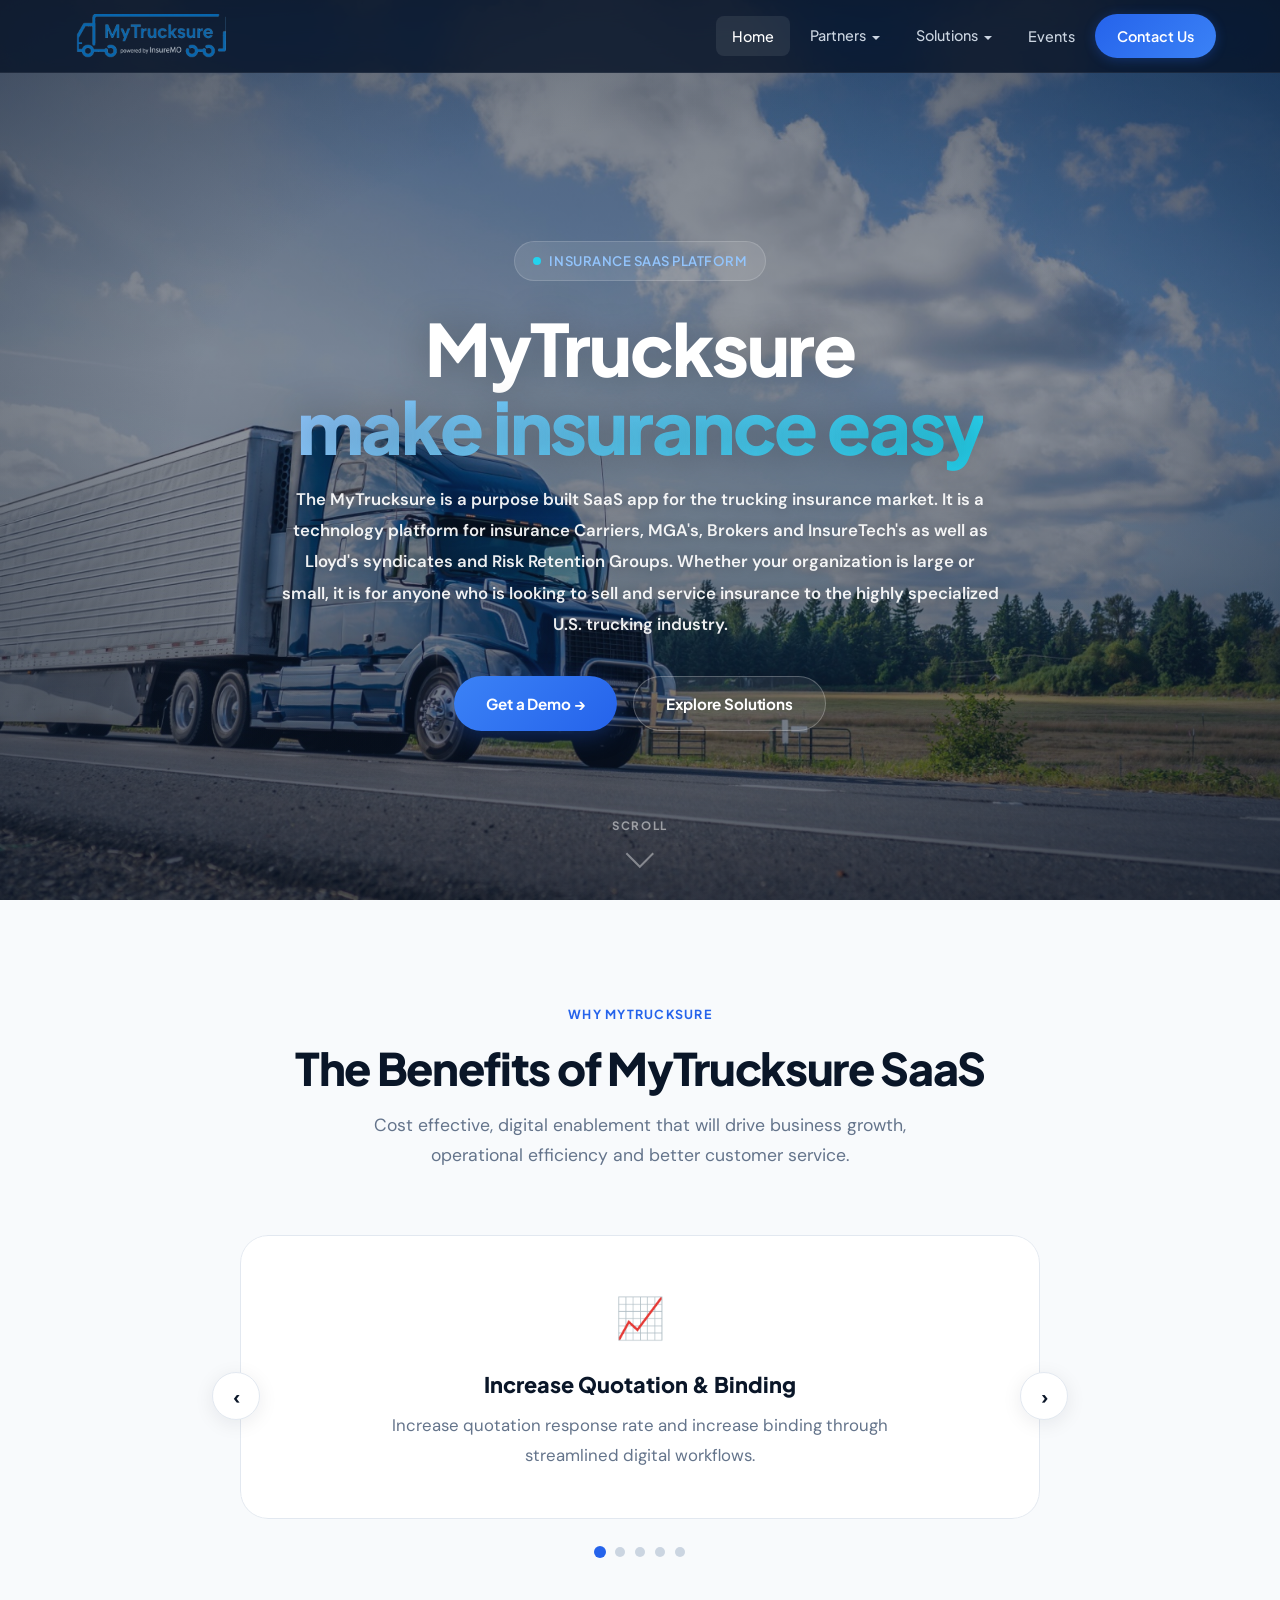
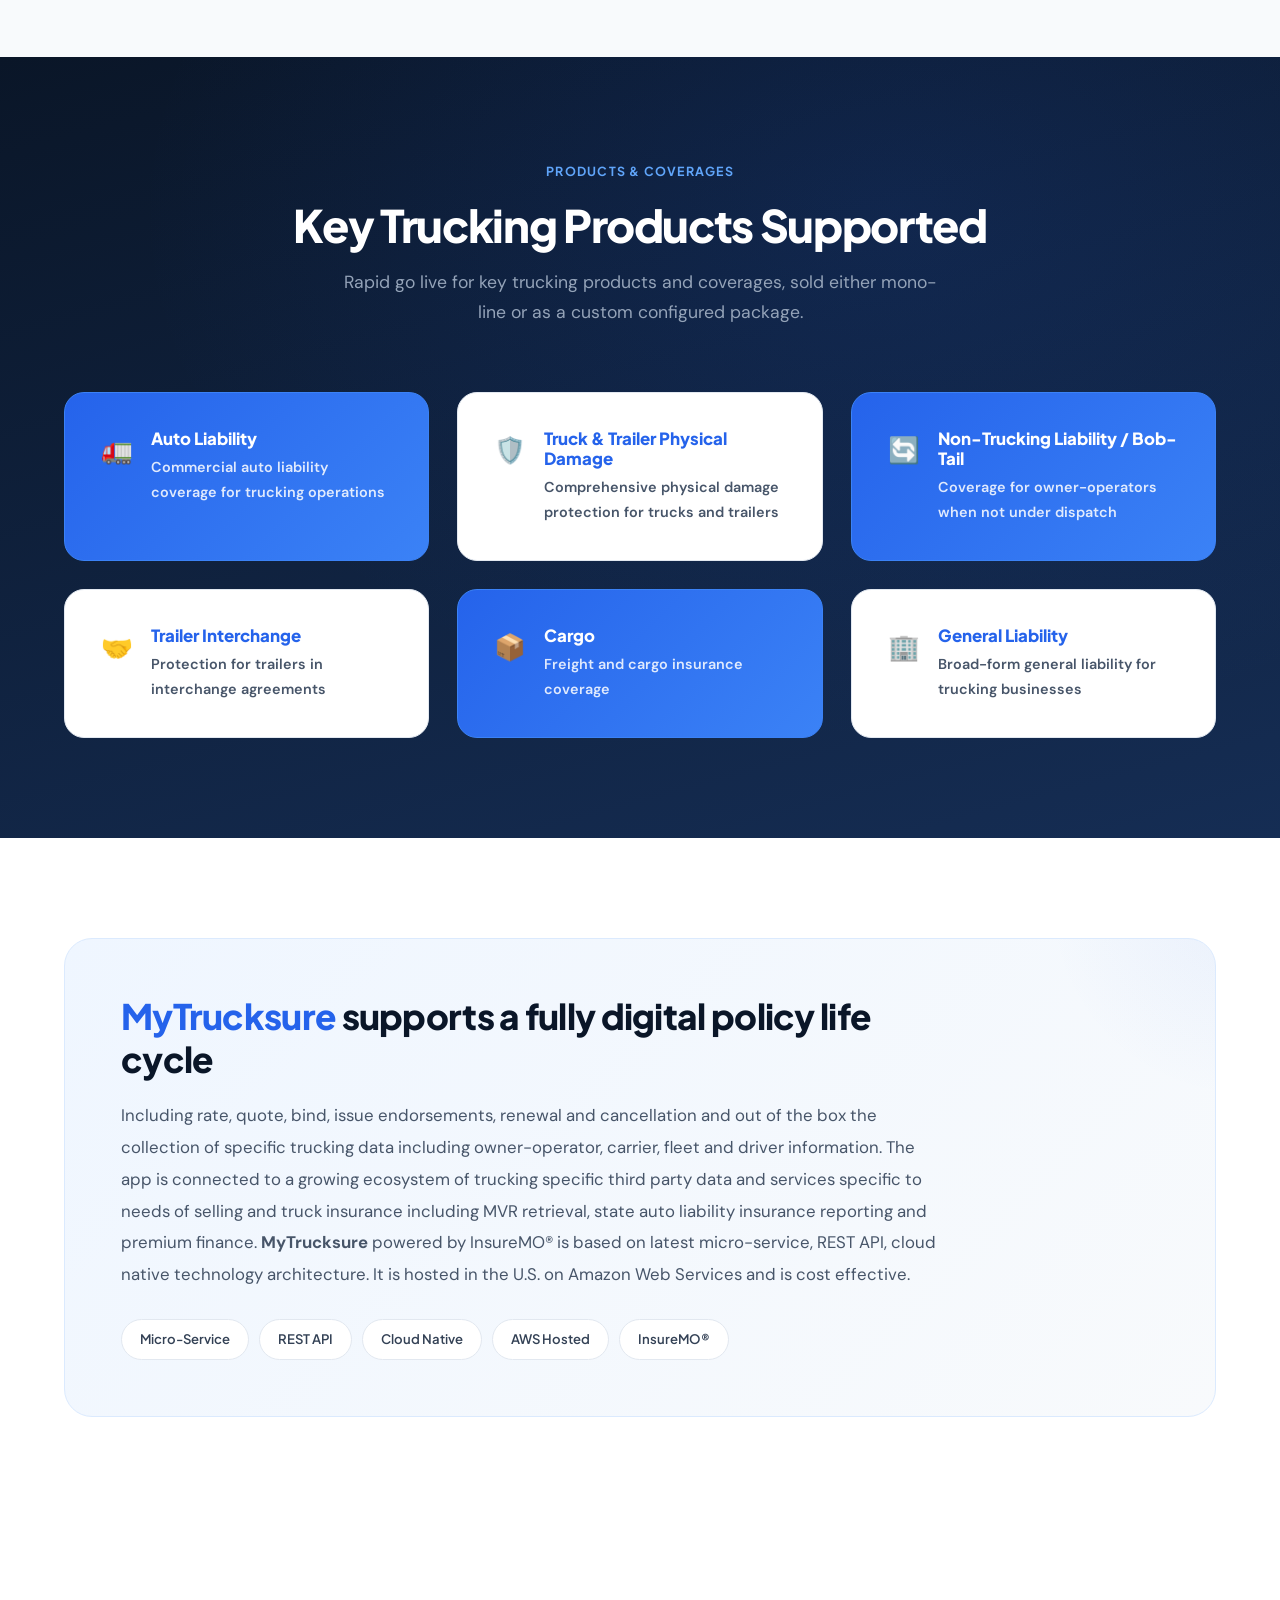
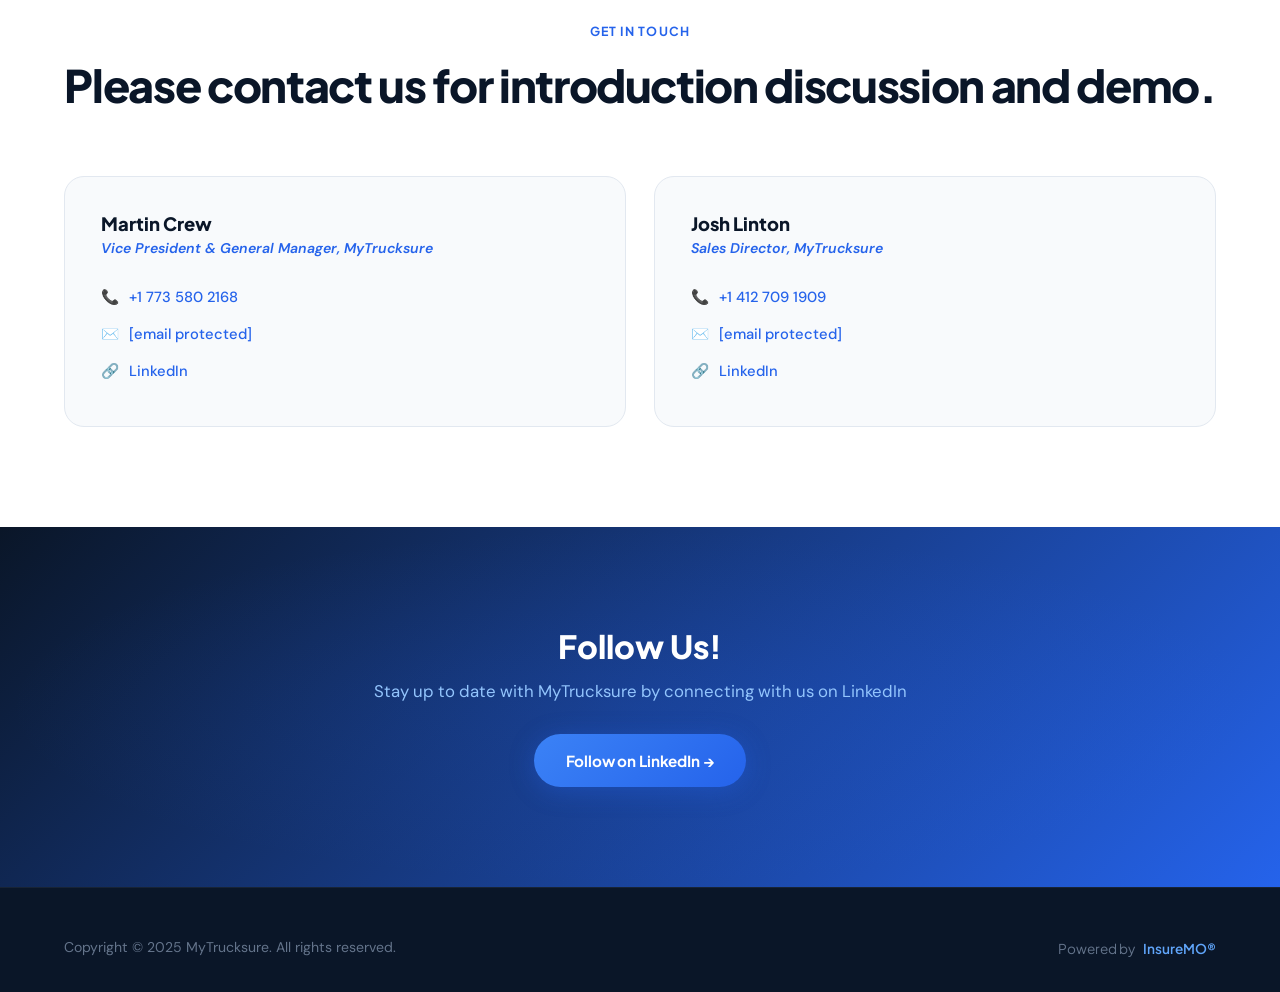
==== index.html @ 6f937af2 "Rename 0317 First Draft.html to index.html" ====
<!DOCTYPE html>
<html lang="en">
<head>
<meta charset="UTF-8">
<meta name="viewport" content="width=device-width, initial-scale=1.0">
<title>MyTrucksure - Insurance SaaS Solution</title>
<meta name="description" content="MyTrucksure is a purpose built SaaS app for the trucking insurance market. Technology platform for insurance Carriers, MGA's, Brokers and InsureTech's.">
<link rel="preconnect" href="https://fonts.googleapis.com">
<link rel="preconnect" href="https://fonts.gstatic.com" crossorigin>
<link href="https://fonts.googleapis.com/css2?family=Plus+Jakarta+Sans:wght@400;500;600;700;800&family=DM+Sans:wght@400;500;600&display=swap" rel="stylesheet">
<style>
/* ═══════════════ CSS VARIABLES ═══════════════ */
:root {
  --navy-900: #0a1628;
  --navy-800: #0f2140;
  --navy-700: #152d54;
  --navy-600: #1a3a6a;
  --blue-500: #2563eb;
  --blue-400: #3b82f6;
  --blue-300: #60a5fa;
  --blue-200: #93c5fd;
  --blue-100: #dbeafe;
  --blue-50: #eff6ff;
  --electric: #4f8fff;
  --cyan: #22d3ee;
  --slate-900: #0f172a;
  --slate-700: #334155;
  --slate-600: #475569;
  --slate-500: #64748b;
  --slate-400: #94a3b8;
  --slate-300: #cbd5e1;
  --slate-200: #e2e8f0;
  --slate-100: #f1f5f9;
  --slate-50: #f8fafc;
  --white: #ffffff;
  --font-display: 'Plus Jakarta Sans', sans-serif;
  --font-body: 'DM Sans', sans-serif;
  --shadow-sm: 0 1px 3px rgba(10,22,40,0.06);
  --shadow-md: 0 4px 20px rgba(10,22,40,0.08);
  --shadow-lg: 0 8px 40px rgba(10,22,40,0.12);
  --shadow-xl: 0 20px 60px rgba(10,22,40,0.16);
  --shadow-glow: 0 0 40px rgba(37,99,235,0.15);
  --radius-sm: 8px;
  --radius-md: 12px;
  --radius-lg: 20px;
  --radius-xl: 28px;
}

/* ═══════════════ RESET & BASE ═══════════════ */
*, *::before, *::after { margin: 0; padding: 0; box-sizing: border-box; }
html { scroll-behavior: smooth; }
body {
  font-family: var(--font-body);
  color: var(--slate-700);
  background: var(--white);
  line-height: 1.7;
  -webkit-font-smoothing: antialiased;
  overflow-x: hidden;
}
a { color: inherit; text-decoration: none; }
img { max-width: 100%; display: block; }
h1,h2,h3,h4,h5,h6 { font-family: var(--font-display); line-height: 1.2; }

/* ═══════════════ UTILITY ═══════════════ */
.container { max-width: 1200px; margin: 0 auto; padding: 0 24px; }
.section-pad { padding: 100px 0; }
.sr-only { position:absolute;width:1px;height:1px;overflow:hidden;clip:rect(0,0,0,0); }

/* ═══════════════ ANIMATIONS ═══════════════ */
@keyframes fadeUp {
  from { opacity: 0; transform: translateY(32px); }
  to { opacity: 1; transform: translateY(0); }
}
@keyframes fadeIn {
  from { opacity: 0; }
  to { opacity: 1; }
}
@keyframes slideRight {
  from { opacity: 0; transform: translateX(-40px); }
  to { opacity: 1; transform: translateX(0); }
}
@keyframes pulse-glow {
  0%, 100% { box-shadow: 0 0 20px rgba(37,99,235,0.2); }
  50% { box-shadow: 0 0 40px rgba(37,99,235,0.4); }
}
@keyframes float {
  0%, 100% { transform: translateY(0); }
  50% { transform: translateY(-12px); }
}
@keyframes grain {
  0%, 100% { transform: translate(0,0); }
  10% { transform: translate(-5%,-10%); }
  30% { transform: translate(3%,-15%); }
  50% { transform: translate(12%,9%); }
  70% { transform: translate(9%,4%); }
  90% { transform: translate(-1%,7%); }
}
@keyframes shimmer {
  0% { background-position: -200% 0; }
  100% { background-position: 200% 0; }
}
@keyframes countUp {
  from { opacity: 0; transform: translateY(10px); }
  to { opacity: 1; transform: translateY(0); }
}
.reveal {
  opacity: 0;
  transform: translateY(32px);
  transition: opacity 0.7s cubic-bezier(0.16,1,0.3,1), transform 0.7s cubic-bezier(0.16,1,0.3,1);
}
.reveal.visible {
  opacity: 1;
  transform: translateY(0);
}

/* ═══════════════ NAVBAR ═══════════════ */
.navbar {
  position: fixed; top: 0; left: 0; right: 0; z-index: 1000;
  background: rgba(10,22,40,0.85);
  backdrop-filter: blur(20px) saturate(180%);
  -webkit-backdrop-filter: blur(20px) saturate(180%);
  border-bottom: 1px solid rgba(255,255,255,0.06);
  transition: background 0.3s, box-shadow 0.3s;
}
.navbar.scrolled {
  background: rgba(10,22,40,0.95);
  box-shadow: 0 4px 30px rgba(0,0,0,0.2);
}
.nav-inner {
  max-width: 1200px; margin: 0 auto; padding: 0 24px;
  display: flex; align-items: center; justify-content: space-between;
  height: 72px;
}
.nav-logo {
  display: flex; align-items: center; gap: 10px;
  font-family: var(--font-display); font-weight: 800;
  font-size: 1.25rem; color: var(--white);
  letter-spacing: -0.02em; cursor: pointer;
}
.nav-logo img { height: 44px; width: auto; border-radius: 0; image-rendering: -webkit-optimize-contrast; }
.nav-links { display: flex; align-items: center; gap: 4px; }
.nav-link {
  color: var(--slate-300); font-size: 0.9rem; font-weight: 500;
  padding: 8px 16px; border-radius: var(--radius-sm);
  transition: color 0.2s, background 0.2s;
  cursor: pointer; position: relative;
  font-family: var(--font-display);
}
.nav-link:hover, .nav-link.active { color: var(--white); background: rgba(255,255,255,0.08); }
.nav-dropdown { position: relative; }
.nav-dropdown .nav-link::after {
  content: ''; display: inline-block; width: 0; height: 0;
  border-left: 4px solid transparent; border-right: 4px solid transparent;
  border-top: 4px solid currentColor; margin-left: 6px; vertical-align: middle;
  transition: transform 0.2s;
}
.nav-dropdown:hover .nav-link::after { transform: rotate(180deg); }
.dropdown-menu {
  position: absolute; top: calc(100% + 8px); left: 0;
  background: var(--navy-800); border: 1px solid rgba(255,255,255,0.08);
  border-radius: var(--radius-md); padding: 8px;
  min-width: 220px; opacity: 0; visibility: hidden;
  transform: translateY(-8px);
  transition: all 0.25s cubic-bezier(0.16,1,0.3,1);
  box-shadow: 0 16px 48px rgba(0,0,0,0.3);
}
.nav-dropdown:hover .dropdown-menu { opacity: 1; visibility: visible; transform: translateY(0); }
.dropdown-item {
  display: block; padding: 10px 14px; border-radius: var(--radius-sm);
  color: var(--slate-300); font-size: 0.88rem; font-weight: 500;
  transition: all 0.15s; font-family: var(--font-display); cursor: pointer;
}
.dropdown-item:hover { background: rgba(255,255,255,0.06); color: var(--white); }
.nav-cta {
  background: linear-gradient(135deg, var(--blue-500), var(--blue-400));
  color: var(--white) !important; padding: 10px 22px !important;
  border-radius: 100px !important; font-weight: 600 !important;
  box-shadow: 0 2px 12px rgba(37,99,235,0.3);
  transition: transform 0.2s, box-shadow 0.2s !important;
}
.nav-cta:hover { transform: translateY(-1px); box-shadow: 0 4px 20px rgba(37,99,235,0.4); background: linear-gradient(135deg, var(--blue-500), var(--blue-400)) !important; }
.hamburger { display: none; flex-direction: column; gap: 5px; cursor: pointer; padding: 8px; background: none; border: none; }
.hamburger span { display: block; width: 24px; height: 2px; background: var(--white); border-radius: 2px; transition: all 0.3s; }
.hamburger.open span:nth-child(1) { transform: rotate(45deg) translate(5px,5px); }
.hamburger.open span:nth-child(2) { opacity: 0; }
.hamburger.open span:nth-child(3) { transform: rotate(-45deg) translate(5px,-5px); }

/* ═══════════════ PAGE SECTIONS ═══════════════ */
.page { display: none; }
.page.active { display: block; }

/* ═══════════════ HERO — FULL-SCREEN BACKGROUND ═══════════════ */
.hero {
  position: relative; min-height: 100vh; display: flex; align-items: center;
  justify-content: center; text-align: center;
  overflow: hidden; padding-top: 72px;
}
/* Truck background image — covers entire viewport */
.hero-bg {
  position: absolute; inset: 0; z-index: 0;
  background-image: url('[data-uri]');
  background-size: cover; background-position: center center;
  background-repeat: no-repeat;
  transition: opacity 0.6s ease;
}
/* Dark overlay for text readability */
.hero-bg::after {
  content: ''; position: absolute; inset: 0;
  background: linear-gradient(
    180deg,
    rgba(10,22,40,0.55) 0%,
    rgba(10,22,40,0.45) 40%,
    rgba(10,22,40,0.65) 100%
  );
}
/* Subtle vignette */
.hero-bg::before {
  content: ''; position: absolute; inset: 0; z-index: 1;
  background: radial-gradient(ellipse at center, transparent 50%, rgba(10,22,40,0.4) 100%);
}

.hero-content {
  position: relative; z-index: 2; max-width: 760px;
  animation: fadeUp 1s cubic-bezier(0.16,1,0.3,1) 0.2s both;
}
.hero-badge {
  display: inline-flex; align-items: center; gap: 8px;
  background: rgba(255,255,255,0.1); border: 1px solid rgba(255,255,255,0.15);
  padding: 8px 18px; border-radius: 100px; font-size: 0.82rem;
  color: var(--blue-200); font-weight: 600; margin-bottom: 28px;
  font-family: var(--font-display); letter-spacing: 0.04em; text-transform: uppercase;
  backdrop-filter: blur(12px);
}
.hero-badge-dot { width: 8px; height: 8px; background: var(--cyan); border-radius: 50%; animation: pulse-glow 2s ease-in-out infinite; }
.hero h1 {
  font-size: clamp(2.8rem, 6vw, 4.5rem); font-weight: 800;
  color: var(--white); letter-spacing: -0.03em; margin-bottom: 8px;
  line-height: 1.08;
  text-shadow: 0 2px 40px rgba(0,0,0,0.3);
}
.hero h1 em {
  font-style: normal;
  background: linear-gradient(135deg, var(--blue-200), var(--cyan));
  -webkit-background-clip: text; -webkit-text-fill-color: transparent;
}
.hero-sub {
  font-size: clamp(0.95rem, 1.4vw, 1.05rem); color: rgba(255,255,255,0.92);
  margin: 20px auto 36px; line-height: 1.85; max-width: 720px;
  text-shadow: 0 1px 12px rgba(0,0,0,0.3);
  font-weight: 600;
}
.hero-ctas { display: flex; gap: 16px; flex-wrap: wrap; justify-content: center; }

/* Scroll indicator */
.hero-scroll {
  position: absolute; bottom: 36px; left: 50%; transform: translateX(-50%);
  z-index: 3; text-align: center;
  animation: fadeIn 1s 1.5s both;
}
.hero-scroll-label {
  font-size: 0.72rem; font-weight: 700; color: rgba(255,255,255,0.5);
  text-transform: uppercase; letter-spacing: 0.15em;
  font-family: var(--font-display); margin-bottom: 8px;
}
.hero-scroll-arrow {
  display: block; margin: 0 auto;
  width: 20px; height: 20px;
  border-right: 2px solid rgba(255,255,255,0.4);
  border-bottom: 2px solid rgba(255,255,255,0.4);
  transform: rotate(45deg);
  animation: scrollBounce 2s ease-in-out infinite;
}
@keyframes scrollBounce {
  0%, 100% { transform: rotate(45deg) translateY(0); opacity: 0.4; }
  50% { transform: rotate(45deg) translateY(6px); opacity: 0.8; }
}

.btn {
  display: inline-flex; align-items: center; gap: 8px;
  padding: 14px 32px; border-radius: 100px; font-weight: 700;
  font-size: 0.95rem; font-family: var(--font-display);
  transition: all 0.25s cubic-bezier(0.16,1,0.3,1);
  cursor: pointer; border: none; letter-spacing: -0.01em;
}
.btn-primary {
  background: linear-gradient(135deg, var(--blue-400), var(--blue-500));
  color: var(--white); box-shadow: 0 4px 24px rgba(37,99,235,0.35);
}
.btn-primary:hover { transform: translateY(-2px); box-shadow: 0 8px 32px rgba(37,99,235,0.45); }
.btn-outline {
  background: rgba(255,255,255,0.08); color: var(--white);
  border: 1.5px solid rgba(255,255,255,0.25);
  backdrop-filter: blur(8px);
}
.btn-outline:hover { background: rgba(255,255,255,0.15); border-color: rgba(255,255,255,0.4); }
.btn-dark {
  background: var(--navy-800); color: var(--white);
  border: 1px solid rgba(255,255,255,0.1);
}
.btn-dark:hover { background: var(--navy-700); }
/* (hero visual elements removed — truck is now full-screen background) */

/* trust bar removed */

/* ═══════════════ BENEFITS ═══════════════ */
.benefits-section { background: var(--slate-50); }
/* Benefits Carousel */
.benefits-carousel { position: relative; max-width: 800px; margin: 0 auto; }
.benefits-carousel-track { overflow: hidden; border-radius: var(--radius-xl); }
.benefits-slide {
  display: none; padding: 48px 56px;
  background: var(--white); border: 1px solid var(--slate-200);
  border-radius: var(--radius-xl); text-align: center;
  box-shadow: var(--shadow-md);
  animation: slideFadeIn 0.5s ease both;
}
.benefits-slide.active { display: block; }
@keyframes slideFadeIn { from { opacity: 0; transform: translateX(20px); } to { opacity: 1; transform: translateX(0); } }
.benefits-slide .benefit-icon-lg { font-size: 2.5rem; margin-bottom: 20px; }
.benefits-slide h3 { font-size: 1.35rem; font-weight: 800; color: var(--navy-900); margin-bottom: 12px; font-family: var(--font-display); }
.benefits-slide p { font-size: 1.05rem; color: var(--slate-500); line-height: 1.8; max-width: 580px; margin: 0 auto; }
.carousel-nav {
  position: absolute; top: 50%; transform: translateY(-50%);
  width: 48px; height: 48px; border-radius: 50%;
  background: var(--white); border: 1px solid var(--slate-200);
  display: flex; align-items: center; justify-content: center;
  cursor: pointer; font-size: 1.2rem; color: var(--navy-900);
  box-shadow: var(--shadow-md); transition: all 0.2s;
  font-family: var(--font-display); font-weight: 700;
  z-index: 2;
}
.carousel-nav:hover { background: var(--blue-500); color: var(--white); border-color: var(--blue-500); }
.carousel-nav.prev { left: -28px; }
.carousel-nav.next { right: -28px; }
.carousel-dots { display: flex; justify-content: center; gap: 10px; margin-top: 28px; }
.carousel-dot {
  width: 10px; height: 10px; border-radius: 50%;
  background: var(--slate-300); cursor: pointer;
  transition: all 0.3s;
}
.carousel-dot.active { background: var(--blue-500); transform: scale(1.2); }
.section-header { text-align: center; margin-bottom: 64px; }
.section-label {
  display: inline-block; font-size: 0.78rem; font-weight: 700;
  color: var(--blue-500); text-transform: uppercase; letter-spacing: 0.1em;
  margin-bottom: 16px; font-family: var(--font-display);
}
.section-title {
  font-size: clamp(2rem, 3.5vw, 2.8rem); font-weight: 800;
  color: var(--navy-900); letter-spacing: -0.03em; margin-bottom: 16px;
}
.section-desc { font-size: 1.1rem; color: var(--slate-500); max-width: 600px; margin: 0 auto; }
.benefits-grid { display: grid; grid-template-columns: repeat(auto-fit, minmax(340px,1fr)); gap: 24px; }
.benefit-card {
  background: var(--white); border: 1px solid var(--slate-200);
  border-radius: var(--radius-lg); padding: 36px;
  transition: all 0.35s cubic-bezier(0.16,1,0.3,1);
  position: relative; overflow: hidden;
}
.benefit-card::before {
  content: ''; position: absolute; top: 0; left: 0; right: 0; height: 3px;
  background: linear-gradient(90deg, var(--blue-400), var(--cyan));
  opacity: 0; transition: opacity 0.3s;
}
.benefit-card:hover { transform: translateY(-4px); box-shadow: var(--shadow-lg); border-color: var(--blue-200); }
.benefit-card:hover::before { opacity: 1; }
.benefit-icon {
  width: 52px; height: 52px; border-radius: var(--radius-md);
  background: var(--blue-50); display: flex; align-items: center; justify-content: center;
  margin-bottom: 20px; font-size: 1.4rem;
}
.benefit-card h3 { font-size: 1.1rem; font-weight: 700; color: var(--navy-900); margin-bottom: 10px; }
.benefit-card p { font-size: 0.95rem; color: var(--slate-500); line-height: 1.7; }

/* ═══════════════ COVERAGE ═══════════════ */
.coverage-section {
  background: linear-gradient(165deg, var(--navy-900), var(--navy-700));
  position: relative; overflow: hidden;
}
.coverage-section::before {
  content: ''; position: absolute; inset: 0;
  background: radial-gradient(ellipse at 70% 20%, rgba(37,99,235,0.12) 0%, transparent 60%);
}
.coverage-section .section-label { color: var(--blue-300); }
.coverage-section .section-title { color: var(--white); }
.coverage-section .section-desc { color: var(--slate-400); }
.coverage-grid { display: grid; grid-template-columns: repeat(auto-fit, minmax(320px,1fr)); gap: 28px; position: relative; z-index: 1; }
.coverage-card {
  border-radius: var(--radius-lg); padding: 36px;
  transition: all 0.4s cubic-bezier(0.16,1,0.3,1); display: flex; align-items: flex-start; gap: 18px;
  border: 1px solid transparent;
}
/* Alternating: odd = blue bg/white text, even = white bg/blue text */
.coverage-card:nth-child(odd) {
  background: linear-gradient(135deg, var(--blue-500), var(--blue-400));
  border-color: var(--blue-400);
}
.coverage-card:nth-child(even) {
  background: var(--white);
  border-color: var(--slate-200);
}
.coverage-card:nth-child(odd) h3 { color: var(--white); font-weight: 800; }
.coverage-card:nth-child(odd) p { color: rgba(255,255,255,0.85); }
.coverage-card:nth-child(even) h3 { color: var(--blue-500); font-weight: 800; }
.coverage-card:nth-child(even) p { color: var(--slate-600); }
.coverage-card:hover { transform: translateY(-4px); box-shadow: 0 12px 40px rgba(0,0,0,0.15); }
.coverage-icon { font-size: 1.6rem; flex-shrink: 0; }
.coverage-card h3 { font-size: 1.05rem; font-weight: 800; margin-bottom: 6px; }
.coverage-card p { font-size: 0.9rem; font-weight: 600; }

/* ═══════════════ PLATFORM ═══════════════ */
.platform-section { background: var(--white); }
.platform-box {
  background: linear-gradient(135deg, var(--blue-50), var(--slate-50));
  border: 1px solid var(--blue-100); border-radius: var(--radius-xl);
  padding: 56px; position: relative; overflow: hidden;
}
.platform-box::before {
  content: ''; position: absolute; top: -50%; right: -20%; width: 400px; height: 400px;
  background: radial-gradient(circle, rgba(37,99,235,0.06) 0%, transparent 70%);
  border-radius: 50%;
}
.platform-box h2 {
  font-size: clamp(1.6rem, 3vw, 2.2rem); font-weight: 800; color: var(--navy-900);
  margin-bottom: 20px; letter-spacing: -0.02em; max-width: 800px; position: relative;
}
.platform-box h2 span { color: var(--blue-500); }
.platform-box > p {
  font-size: 1.05rem; color: var(--slate-600); line-height: 1.9;
  max-width: 820px; position: relative;
}
.platform-tech-tags { display: flex; flex-wrap: wrap; gap: 10px; margin-top: 28px; position: relative; }
.tech-tag {
  padding: 8px 18px; border-radius: 100px; font-size: 0.82rem;
  font-weight: 600; font-family: var(--font-display);
  background: var(--white); border: 1px solid var(--slate-200);
  color: var(--slate-700);
}

/* ═══════════════ CONTACT STRIP ON HOME ═══════════════ */
.contact-strip { background: var(--white); }
.contact-cards { display: grid; grid-template-columns: repeat(auto-fit, minmax(300px,1fr)); gap: 28px; }
.contact-person {
  background: var(--slate-50); border: 1px solid var(--slate-200);
  border-radius: var(--radius-lg); padding: 36px;
  transition: all 0.3s;
}
.contact-person:hover { box-shadow: var(--shadow-md); border-color: var(--blue-200); }
.contact-person h3 { font-size: 1.15rem; font-weight: 800; color: var(--navy-900); margin-bottom: 2px; }
.contact-person .role { font-size: 0.88rem; color: var(--blue-500); font-weight: 600; font-style: italic; margin-bottom: 18px; display: block; }
.contact-detail { display: flex; align-items: center; gap: 10px; padding: 6px 0; font-size: 0.92rem; color: var(--slate-600); }
.contact-detail a { color: var(--blue-500); font-weight: 500; }
.contact-detail a:hover { text-decoration: underline; }

/* ═══════════════ LINKEDIN CTA ═══════════════ */
.linkedin-section {
  background: linear-gradient(135deg, var(--navy-900), var(--blue-500));
  text-align: center; position: relative; overflow: hidden;
}
.linkedin-section::before {
  content: ''; position: absolute; inset: 0;
  background: radial-gradient(ellipse at center, rgba(37,99,235,0.15) 0%, transparent 70%);
}
.linkedin-section h2 { color: var(--white); font-size: 2rem; font-weight: 800; margin-bottom: 12px; position: relative; }
.linkedin-section p { color: var(--blue-200); font-size: 1.05rem; margin-bottom: 28px; position: relative; }
.linkedin-section .btn { position: relative; }

/* ═══════════════ PARTNERS PAGE ═══════════════ */
.partners-hero {
  padding: 140px 0 60px;
  background: linear-gradient(165deg, var(--navy-900), var(--navy-700));
  text-align: center; position: relative; overflow: hidden;
}
.partners-hero::before {
  content: ''; position: absolute; inset: 0;
  background: radial-gradient(ellipse at 50% 80%, rgba(37,99,235,0.15) 0%, transparent 60%);
}
.partners-hero h1 { font-size: clamp(2rem, 4vw, 3rem); font-weight: 800; color: var(--white); position: relative; margin-bottom: 12px; }
.partners-hero p { color: var(--blue-200); font-size: 1.1rem; max-width: 600px; margin: 0 auto; position: relative; }
.partners-intro {
  max-width: 780px; margin: 0 auto; text-align: center;
  font-size: 1.05rem; color: var(--slate-600); line-height: 1.8;
  padding: 48px 24px 0;
}
.partners-grid { display: grid; grid-template-columns: repeat(auto-fit, minmax(340px,1fr)); gap: 28px; }
.partner-card {
  background: var(--white); border: 1px solid var(--slate-200);
  border-radius: var(--radius-lg); padding: 36px;
  transition: all 0.35s cubic-bezier(0.16,1,0.3,1);
  display: flex; flex-direction: column;
}
.partner-card:hover { transform: translateY(-4px); box-shadow: var(--shadow-lg); border-color: var(--blue-200); }
.partner-logo-wrap { height: 60px; display: flex; align-items: center; margin-bottom: 20px; }
.partner-logo-wrap img { max-height: 50px; max-width: 180px; object-fit: contain; }
.partner-card h3 { font-size: 1.1rem; font-weight: 800; color: var(--navy-900); margin-bottom: 4px; }
.partner-card .partner-tag { font-size: 0.82rem; font-weight: 700; color: var(--blue-500); margin-bottom: 14px; display: block; }
.partner-card p { font-size: 0.92rem; color: var(--slate-500); line-height: 1.7; flex: 1; }
.partner-card .partner-link {
  display: inline-flex; align-items: center; gap: 6px;
  margin-top: 18px; color: var(--blue-500); font-weight: 600; font-size: 0.88rem;
  transition: gap 0.2s;
}
.partner-card:hover .partner-link { gap: 10px; }

/* ═══════════════ SOLUTIONS PAGE ═══════════════ */
.solutions-hero {
  padding: 140px 0 60px;
  background: linear-gradient(165deg, var(--navy-900), var(--navy-700));
  text-align: center; position: relative; overflow: hidden;
}
.solutions-hero::before {
  content: ''; position: absolute; inset: 0;
  background: radial-gradient(ellipse at 50% 80%, rgba(37,99,235,0.15) 0%, transparent 60%);
}
.solutions-hero h1 { font-size: clamp(2rem, 4vw, 3rem); font-weight: 800; color: var(--white); position: relative; margin-bottom: 12px; }
.solutions-hero p { color: var(--blue-200); font-size: 1.1rem; max-width: 600px; margin: 0 auto; position: relative; }
.solution-block { padding: 80px 0; border-bottom: 1px solid var(--slate-200); }
.solution-block:last-child { border-bottom: none; }
.solution-block:nth-child(even) { background: var(--slate-50); }
.solution-layout { display: grid; grid-template-columns: 1fr 1fr; gap: 60px; align-items: center; }
.solution-layout.reverse { direction: rtl; }
.solution-layout.reverse > * { direction: ltr; }
.solution-content h2 {
  font-size: clamp(1.8rem, 3vw, 2.4rem); font-weight: 800;
  color: var(--navy-900); margin-bottom: 8px; letter-spacing: -0.02em;
}
.solution-content .solution-subtitle {
  font-size: 1rem; color: var(--blue-500); font-weight: 600;
  margin-bottom: 24px; font-family: var(--font-display);
}
.solution-features { list-style: none; display: flex; flex-direction: column; gap: 14px; }
.solution-features li {
  display: flex; align-items: flex-start; gap: 12px;
  font-size: 0.95rem; color: var(--slate-600); line-height: 1.6;
}
.solution-features li::before {
  content: '✓'; color: var(--blue-500); font-weight: 800; flex-shrink: 0;
  width: 24px; height: 24px; display: flex; align-items: center; justify-content: center;
  background: var(--blue-50); border-radius: 50%; font-size: 0.8rem;
}
.solution-visual {
  background: linear-gradient(135deg, var(--blue-50), var(--slate-100));
  border-radius: var(--radius-xl); padding: 40px; display: flex;
  align-items: center; justify-content: center; min-height: 300px;
  border: 1px solid var(--blue-100);
}
.solution-visual img { max-width: 100%; border-radius: var(--radius-md); }

/* ═══════════════ EVENTS PAGE ═══════════════ */
.events-hero {
  padding: 140px 0 60px;
  background: linear-gradient(165deg, var(--navy-900), var(--navy-700));
  text-align: center; position: relative; overflow: hidden;
}
.events-hero::before {
  content: ''; position: absolute; inset: 0;
  background: radial-gradient(ellipse at 50% 80%, rgba(37,99,235,0.15) 0%, transparent 60%);
}
.events-hero h1 { font-size: clamp(2rem, 4vw, 3rem); font-weight: 800; color: var(--white); position: relative; margin-bottom: 12px; }
.events-hero p { color: var(--blue-200); font-size: 1.1rem; max-width: 600px; margin: 0 auto; position: relative; }
.events-grid { display: grid; grid-template-columns: repeat(auto-fit, minmax(340px,1fr)); gap: 28px; }
.event-card {
  background: var(--white); border: 1px solid var(--slate-200);
  border-radius: var(--radius-lg); overflow: hidden;
  transition: all 0.35s cubic-bezier(0.16,1,0.3,1);
  cursor: pointer;
}
.event-card:hover { transform: translateY(-4px); box-shadow: var(--shadow-lg); border-color: var(--blue-200); }
.event-card-top {
  background: linear-gradient(135deg, var(--navy-800), var(--navy-700));
  padding: 28px 32px; position: relative;
}
.event-date {
  font-size: 0.82rem; font-weight: 700; color: var(--blue-300);
  font-family: var(--font-display); text-transform: uppercase;
  letter-spacing: 0.05em; margin-bottom: 8px;
}
.event-card h3 { font-size: 1.2rem; font-weight: 800; color: var(--white); }
.event-card-body { padding: 24px 32px; }
.event-card-body p { font-size: 0.92rem; color: var(--slate-500); line-height: 1.7; }
.event-card { display: flex; flex-direction: column; }
.event-card-body { flex: 1; }
.event-card-footer {
  padding: 0 32px 24px;
  display: flex; justify-content: space-between; align-items: center;
  margin-top: auto;
}
/* Event logo overlay on hover — covers entire card above footer */
.event-card { position: relative; }
.event-card-logo {
  position: absolute; top: 0; left: 0; right: 0; bottom: 60px;
  display: flex; align-items: center; justify-content: center;
  background: rgba(10,22,40,0.92); backdrop-filter: blur(8px);
  opacity: 0; transition: opacity 0.4s ease;
  border-radius: var(--radius-lg) var(--radius-lg) 0 0;
  z-index: 5;
}
.event-card-logo img { max-height: 80px; max-width: 240px; object-fit: contain; filter: brightness(1.15); }
.event-card:hover .event-card-logo { opacity: 1; }
.event-location { font-size: 0.82rem; color: var(--slate-400); font-weight: 500; }
.event-location::before { content: '📍 '; }
.event-read-more {
  font-size: 0.85rem; color: var(--blue-500); font-weight: 600;
  font-family: var(--font-display);
  display: inline-flex; align-items: center; gap: 4px;
  transition: gap 0.2s;
}
.event-card:hover .event-read-more { gap: 8px; }

/* ═══════════════ EVENT DETAIL VIEW ═══════════════ */
.event-detail-page {
  padding-top: 72px;
}
.breadcrumb {
  background: var(--slate-50); border-bottom: 1px solid var(--slate-200);
  padding: 14px 0;
}
.breadcrumb-inner {
  display: flex; align-items: center; gap: 8px;
  font-size: 0.85rem; color: var(--slate-500);
  font-family: var(--font-display);
}
.breadcrumb-link {
  color: var(--blue-500); cursor: pointer; font-weight: 500;
  transition: color 0.2s;
}
.breadcrumb-link:hover { color: var(--navy-900); text-decoration: underline; }
.breadcrumb-sep { color: var(--slate-400); }
.breadcrumb-current { color: var(--slate-700); font-weight: 600; }

.event-detail-hero {
  background: linear-gradient(165deg, var(--navy-900), var(--navy-700));
  padding: 80px 0 60px; text-align: center;
  position: relative; overflow: hidden;
}
.event-detail-hero::before {
  content: ''; position: absolute; inset: 0;
  background: radial-gradient(ellipse at 50% 80%, rgba(37,99,235,0.15) 0%, transparent 60%);
}
.event-detail-hero h1 {
  font-size: clamp(2rem, 4vw, 3rem); font-weight: 800;
  color: var(--white); position: relative; margin-bottom: 12px;
}
.event-detail-logo { margin: 0 auto 20px; max-height: 60px; object-fit: contain; position: relative; }
.event-detail-meta {
  display: flex; align-items: center; justify-content: center; gap: 24px;
  position: relative; flex-wrap: wrap;
}
.event-detail-meta span {
  font-size: 0.95rem; color: var(--blue-200); font-weight: 500;
}
.event-detail-body {
  max-width: 720px; margin: 0 auto; padding: 60px 24px 80px;
}
.event-detail-body p {
  font-size: 1.05rem; color: var(--slate-600); line-height: 1.9;
  margin-bottom: 20px;
}
.event-detail-body a {
  color: var(--blue-500); text-decoration: underline;
}
.event-detail-nav {
  display: flex; justify-content: space-between; align-items: center;
  border-top: 1px solid var(--slate-200);
  padding-top: 32px; margin-top: 40px;
}
.event-nav-btn {
  display: flex; align-items: center; gap: 8px;
  color: var(--blue-500); font-weight: 600; font-size: 0.92rem;
  font-family: var(--font-display); cursor: pointer;
  padding: 10px 20px; border-radius: 100px;
  background: var(--blue-50); border: 1px solid var(--blue-100);
  transition: all 0.2s;
}
.event-nav-btn:hover { background: var(--blue-100); }
.event-nav-btn.disabled { opacity: 0.3; pointer-events: none; }
.event-back-btn {
  display: inline-flex; align-items: center; gap: 8px;
  color: var(--blue-500); font-weight: 600; font-size: 0.92rem;
  font-family: var(--font-display); cursor: pointer;
  margin-bottom: 32px;
  transition: gap 0.2s;
}
.event-back-btn:hover { gap: 12px; }

/* ═══════════════ CONTACT PAGE ═══════════════ */
.contact-hero {
  padding: 140px 0 60px;
  background: linear-gradient(165deg, var(--navy-900), var(--navy-700));
  text-align: center; position: relative; overflow: hidden;
}
.contact-hero::before {
  content: ''; position: absolute; inset: 0;
  background: radial-gradient(ellipse at 50% 80%, rgba(37,99,235,0.15) 0%, transparent 60%);
}
.contact-hero h1 { font-size: clamp(2rem, 4vw, 3rem); font-weight: 800; color: var(--white); position: relative; margin-bottom: 12px; }
.contact-hero p { color: var(--blue-200); font-size: 1.1rem; max-width: 600px; margin: 0 auto; position: relative; }
.contact-hero p a { color: var(--cyan); text-decoration: underline; }
.contact-page-layout { display: grid; grid-template-columns: 1.2fr 1fr; gap: 48px; align-items: start; }
.contact-form-wrap {
  background: var(--white); border: 1px solid var(--slate-200);
  border-radius: var(--radius-xl); padding: 48px;
  box-shadow: var(--shadow-md);
}
.contact-form-wrap h2 { font-size: 1.5rem; font-weight: 800; color: var(--navy-900); margin-bottom: 8px; }
.contact-form-wrap .form-desc { color: var(--slate-500); margin-bottom: 32px; font-size: 0.95rem; }
.form-group { margin-bottom: 20px; }
.form-label {
  display: block; font-size: 0.85rem; font-weight: 600; color: var(--slate-700);
  margin-bottom: 6px; font-family: var(--font-display);
}
.form-input, .form-textarea {
  width: 100%; padding: 12px 16px; border: 1.5px solid var(--slate-200);
  border-radius: var(--radius-sm); font-family: var(--font-body);
  font-size: 0.95rem; color: var(--slate-700);
  transition: border-color 0.2s, box-shadow 0.2s;
  background: var(--slate-50);
}
.form-input:focus, .form-textarea:focus {
  outline: none; border-color: var(--blue-400);
  box-shadow: 0 0 0 3px rgba(37,99,235,0.1);
  background: var(--white);
}
.form-textarea { min-height: 120px; resize: vertical; }
.form-submit {
  background: linear-gradient(135deg, var(--blue-500), var(--blue-400));
  color: var(--white); border: none; padding: 14px 36px;
  border-radius: 100px; font-weight: 700; font-size: 1rem;
  font-family: var(--font-display); cursor: pointer;
  transition: all 0.25s; box-shadow: 0 4px 24px rgba(37,99,235,0.3);
}
.form-submit:hover { transform: translateY(-2px); box-shadow: 0 8px 32px rgba(37,99,235,0.45); }
.contact-sidebar h3 { font-size: 1.2rem; font-weight: 800; color: var(--navy-900); margin-bottom: 20px; }
.contact-sidebar .contact-person { margin-bottom: 20px; }

/* ═══════════════ FOOTER ═══════════════ */
.site-footer {
  background: var(--navy-900); padding: 48px 0 32px;
  border-top: 1px solid rgba(255,255,255,0.06);
}
.footer-inner {
  display: flex; align-items: center; justify-content: space-between;
  flex-wrap: wrap; gap: 16px;
}
.footer-text { color: var(--slate-500); font-size: 0.88rem; }
.footer-powered {
  display: flex; align-items: center; gap: 8px;
  font-size: 0.85rem; color: var(--slate-500);
  font-family: var(--font-display);
}
.footer-powered a {
  color: var(--blue-300); font-weight: 600;
  transition: color 0.2s;
}
.footer-powered a:hover { color: var(--cyan); text-decoration: underline; }

/* ═══════════════ RESPONSIVE ═══════════════ */
@media (max-width: 900px) {
  .hero-content { padding: 0 12px; }
  .solution-layout, .solution-layout.reverse { grid-template-columns: 1fr; direction: ltr; }
  .contact-page-layout { grid-template-columns: 1fr; }
  .nav-links { display: none; }
  .hamburger { display: flex; }
  .nav-links.open {
    display: flex; flex-direction: column; position: absolute;
    top: 72px; left: 0; right: 0; background: var(--navy-900);
    padding: 16px 24px; gap: 8px; border-bottom: 1px solid rgba(255,255,255,0.06);
  }
  .nav-dropdown:hover .dropdown-menu { position: static; transform: none; opacity: 1; visibility: visible; box-shadow: none; background: transparent; border: none; padding-left: 16px; }
  .partners-grid, .events-grid { grid-template-columns: 1fr; }
  .carousel-nav.prev { left: -8px; }
  .carousel-nav.next { right: -8px; }
  .footer-inner { flex-direction: column; text-align: center; }
  .nav-logo img { height: 32px; width: auto; }
}
</style>
</head>
<body>

<!-- ═══════════════ NAVBAR ═══════════════ -->
<nav class="navbar" id="navbar">
  <div class="nav-inner">
    <a class="nav-logo" onclick="navigateTo('home')">
      <img src="[data-uri]" alt="MyTrucksure Logo">
    </a>
    <div class="nav-links" id="navLinks">
      <a class="nav-link active" onclick="navigateTo('home')" data-page="home">Home</a>
      <div class="nav-dropdown">
        <a class="nav-link" data-page="partners">Partners</a>
        <div class="dropdown-menu">
          <a class="dropdown-item" onclick="navigateTo('partners','partnerships')">Partnerships</a>
          <a class="dropdown-item" onclick="navigateTo('partners','integrations')">Integrations</a>
        </div>
      </div>
      <div class="nav-dropdown">
        <a class="nav-link" data-page="solutions">Solutions</a>
        <div class="dropdown-menu">
          <a class="dropdown-item" onclick="navigateTo('solutions','underwriting')">Underwriting</a>
          <a class="dropdown-item" onclick="navigateTo('solutions','policyadmin')">Policy Admin</a>
          <a class="dropdown-item" onclick="navigateTo('solutions','billing')">Billing &amp; Payments</a>
        </div>
      </div>
      <a class="nav-link" onclick="navigateTo('events')" data-page="events">Events</a>
      <a class="nav-link nav-cta" onclick="navigateTo('contact')" data-page="contact">Contact Us</a>
    </div>
    <button class="hamburger" id="hamburger" onclick="toggleMenu()" aria-label="Menu">
      <span></span><span></span><span></span>
    </button>
  </div>
</nav>

<!-- ═══════════════ HOME PAGE ═══════════════ -->
<div class="page active" id="page-home">

  <!-- Hero — Full-screen truck background -->
  <section class="hero" id="hero-section">
    <div class="hero-bg" id="heroBg"></div>
    <div class="container">
      <div class="hero-content">
        <div class="hero-badge"><span class="hero-badge-dot"></span> Insurance SaaS Platform</div>
        <h1>MyTrucksure<br><em>make insurance easy</em></h1>
        <p class="hero-sub">The MyTrucksure is a purpose built SaaS app for the trucking insurance market. It is a technology platform for insurance Carriers, MGA's, Brokers and InsureTech's as well as Lloyd's syndicates and Risk Retention Groups. Whether your organization is large or small, it is for anyone who is looking to sell and service insurance to the highly specialized U.S. trucking industry.</p>
        <div class="hero-ctas">
          <a class="btn btn-primary" onclick="navigateTo('contact')">Get a Demo →</a>
          <a class="btn btn-outline" onclick="navigateTo('solutions')">Explore Solutions</a>
        </div>
      </div>
    </div>
    <div class="hero-scroll">
      <div class="hero-scroll-label">Scroll</div>
      <span class="hero-scroll-arrow"></span>
    </div>
  </section>
  </div>

  <!-- Benefits -->
  <section class="benefits-section section-pad">
    <div class="container">
      <div class="section-header reveal">
        <span class="section-label">Why MyTrucksure</span>
        <h2 class="section-title">The Benefits of MyTrucksure SaaS</h2>
        <p class="section-desc">Cost effective, digital enablement that will drive business growth, operational efficiency and better customer service.</p>
      </div>
      <div class="benefits-carousel reveal" id="benefitsCarousel">
        <div class="carousel-nav prev" onclick="carouselNav(-1)">‹</div>
        <div class="carousel-nav next" onclick="carouselNav(1)">›</div>
        <div class="benefits-carousel-track">
          <div class="benefits-slide active">
            <div class="benefit-icon-lg">📈</div>
            <h3>Increase Quotation &amp; Binding</h3>
            <p>Increase quotation response rate and increase binding through streamlined digital workflows.</p>
          </div>
          <div class="benefits-slide">
            <div class="benefit-icon-lg">⚡</div>
            <h3>Eliminate Manual Processes</h3>
            <p>Eliminate manual processes and spreadsheets with automated, intelligent underwriting tools.</p>
          </div>
          <div class="benefits-slide">
            <div class="benefit-icon-lg">🔍</div>
            <h3>Easy Data Access</h3>
            <p>Easy access to all your underwriting and customer data in one centralized platform.</p>
          </div>
          <div class="benefits-slide">
            <div class="benefit-icon-lg">🏦</div>
            <h3>Premium Finance Integration</h3>
            <p>Automated premium finance integration for seamless payment workflows.</p>
          </div>
          <div class="benefits-slide">
            <div class="benefit-icon-lg">🔗</div>
            <h3>API Connectivity</h3>
            <p>Connect to the broader trucking digital ecosystem through easily enabled API connectivity.</p>
          </div>
        </div>
        <div class="carousel-dots" id="carouselDots">
          <span class="carousel-dot active" onclick="carouselGo(0)"></span>
          <span class="carousel-dot" onclick="carouselGo(1)"></span>
          <span class="carousel-dot" onclick="carouselGo(2)"></span>
          <span class="carousel-dot" onclick="carouselGo(3)"></span>
          <span class="carousel-dot" onclick="carouselGo(4)"></span>
        </div>
      </div>
    </div>
  </section>

  <!-- Coverage -->
  <section class="coverage-section section-pad">
    <div class="container">
      <div class="section-header reveal">
        <span class="section-label">Products &amp; Coverages</span>
        <h2 class="section-title">Key Trucking Products Supported</h2>
        <p class="section-desc">Rapid go live for key trucking products and coverages, sold either mono-line or as a custom configured package.</p>
      </div>
      <div class="coverage-grid">
        <div class="coverage-card reveal"><span class="coverage-icon">🚛</span><div><h3>Auto Liability</h3><p>Commercial auto liability coverage for trucking operations</p></div></div>
        <div class="coverage-card reveal"><span class="coverage-icon">🛡️</span><div><h3>Truck &amp; Trailer Physical Damage</h3><p>Comprehensive physical damage protection for trucks and trailers</p></div></div>
        <div class="coverage-card reveal"><span class="coverage-icon">🔄</span><div><h3>Non-Trucking Liability / Bob-Tail</h3><p>Coverage for owner-operators when not under dispatch</p></div></div>
        <div class="coverage-card reveal"><span class="coverage-icon">🤝</span><div><h3>Trailer Interchange</h3><p>Protection for trailers in interchange agreements</p></div></div>
        <div class="coverage-card reveal"><span class="coverage-icon">📦</span><div><h3>Cargo</h3><p>Freight and cargo insurance coverage</p></div></div>
        <div class="coverage-card reveal"><span class="coverage-icon">🏢</span><div><h3>General Liability</h3><p>Broad-form general liability for trucking businesses</p></div></div>
      </div>
    </div>
  </section>

  <!-- Platform Description -->
  <section class="platform-section section-pad">
    <div class="container">
      <div class="platform-box reveal">
        <h2><span>MyTrucksure</span> supports a fully digital policy life cycle</h2>
        <p>Including rate, quote, bind, issue endorsements, renewal and cancellation and out of the box the collection of specific trucking data including owner-operator, carrier, fleet and driver information. The app is connected to a growing ecosystem of trucking specific third party data and services specific to needs of selling and truck insurance including MVR retrieval, state auto liability insurance reporting and premium finance. <strong>MyTrucksure</strong> powered by InsureMO® is based on latest micro-service, REST API, cloud native technology architecture. It is hosted in the U.S. on Amazon Web Services and is cost effective.</p>
        <div class="platform-tech-tags">
          <span class="tech-tag">Micro-Service</span>
          <span class="tech-tag">REST API</span>
          <span class="tech-tag">Cloud Native</span>
          <span class="tech-tag">AWS Hosted</span>
          <span class="tech-tag">InsureMO®</span>
        </div>
      </div>
    </div>
  </section>

  <!-- Contact Strip -->
  <section class="contact-strip section-pad">
    <div class="container">
      <div class="section-header reveal">
        <span class="section-label">Get in Touch</span>
        <h2 class="section-title">Please contact us for introduction discussion and demo.</h2>
      </div>
      <div class="contact-cards">
        <div class="contact-person reveal">
          <h3>Martin Crew</h3>
          <span class="role">Vice President &amp; General Manager, MyTrucksure</span>
          <div class="contact-detail">📞 <a href="tel:+17735802168">+1 773 580 2168</a></div>
          <div class="contact-detail">✉️ <a href="/cdn-cgi/l/email-protection#a0cdc1d2d4c9ce8ec3d2c5d7e0cdd9d4d2d5c3cbd3d5d2c58ec3cfcd"><span class="__cf_email__" data-cfemail="a4c9c5d6d0cdca8ac7d6c1d3e4c9ddd0d6d1c7cfd7d1d6c18ac7cbc9">[email&#160;protected]</span></a></div>
          <div class="contact-detail">🔗 <a href="https://www.linkedin.com/in/martin-crew-794110b/" target="_blank">LinkedIn</a></div>
        </div>
        <div class="contact-person reveal">
          <h3>Josh Linton</h3>
          <span class="role">Sales Director, MyTrucksure</span>
          <div class="contact-detail">📞 <a href="tel:+14127091909">+1 412 709 1909</a></div>
          <div class="contact-detail">✉️ <a href="/cdn-cgi/l/email-protection#b6dcd9c5dec3d798dadfd8c2d9d8f6dfd8c5c3c4d3dbd998d5d9db"><span class="__cf_email__" data-cfemail="355f5a465d40541b595c5b415a5b755c5b46404750585a1b565a58">[email&#160;protected]</span></a></div>
          <div class="contact-detail">🔗 <a href="https://www.linkedin.com/in/jtlinton" target="_blank">LinkedIn</a></div>
        </div>
      </div>
    </div>
  </section>

  <!-- LinkedIn -->
  <section class="linkedin-section section-pad">
    <div class="container">
      <h2 class="reveal">Follow Us!</h2>
      <p class="reveal">Stay up to date with MyTrucksure by connecting with us on LinkedIn</p>
      <a class="btn btn-primary reveal" href="https://www.linkedin.com/company/mytrucksure/?viewAsMember=true" target="_blank">Follow on LinkedIn →</a>
    </div>
  </section>
</div>

<!-- ═══════════════ PARTNERS PAGE ═══════════════ -->
<div class="page" id="page-partners">
  <section class="partners-hero">
    <div class="container">
      <h1>Our Trusted Partners</h1>
      <p>Bringing you efficiency with smart, seamless integrations</p>
    </div>
  </section>
  <p class="partners-intro reveal">It is our mission to make trucking insurance simple, effective, and more productive for you and your customers. Through each of our trusted partnerships, we work to bring you the best-in-class solutions tailored to your business. Explore our partnerships and integrations below.</p>

  <section class="section-pad" id="partnerships">
    <div class="container">
      <div class="section-header reveal">
        <span class="section-label">Partnerships</span>
        <h2 class="section-title">Technology Partners</h2>
      </div>
      <div class="partners-grid">
        <div class="partner-card reveal">
          <div class="partner-logo-wrap"><img src="https://custom-images.strikinglycdn.com/res/hrscywv4p/image/upload/c_limit,fl_lossy,h_9000,w_1200,f_auto,q_1/11157557/519616_305359.png" alt="Carrier Software"></div>
          <h3>Carrier Software</h3>
          <span class="partner-tag">AI Solutions: Underwriting, ELDs &amp; Loss Runs</span>
          <p>Carrier Software is a leading InsurTech provider transforming commercial auto underwriting. Our unified platform combines FMCSA safety data, ELD telematics, proprietary peer benchmarking, and AI-driven loss run analysis to deliver a clear, 360-degree view of carrier risk. We turn complex data into actionable insights that help underwriters price with precision, agents maximize premiums, and carriers improve loss ratios.</p>
          <a class="partner-link" href="https://www.carriersoftware.com/" target="_blank">Visit Website →</a>
        </div>
        <div class="partner-card reveal">
          <div class="partner-logo-wrap"><img src="https://custom-images.strikinglycdn.com/res/hrscywv4p/image/upload/c_limit,fl_lossy,h_9000,w_1200,f_auto,q_1/11157557/511256_246371.png" alt="IPFS"></div>
          <h3>IPFS</h3>
          <span class="partner-tag">Premium Financing Solutions</span>
          <p>IPFS offers flexible premium financing solutions that help businesses manage cashflow by spreading insurance payments over time. With advanced technology and personalized service, IPFS simplifies the payment process for agents, brokers, and more.</p>
          <a class="partner-link" href="https://www.ipfs.com/" target="_blank">Visit Website →</a>
        </div>
        <div class="partner-card reveal">
          <div class="partner-logo-wrap"><img src="https://custom-images.strikinglycdn.com/res/hrscywv4p/image/upload/c_limit,fl_lossy,h_9000,w_1200,f_auto,q_1/11157557/235849_757392.png" alt="Sambasafety"></div>
          <h3>Sambasafety</h3>
          <span class="partner-tag">Risk Insight and Mitigation</span>
          <p>Sambasafety provides a data-driven platform that helps companies monitor and manage driver risk through motor vehicle record checks, telematics, and compliance tools.</p>
          <a class="partner-link" href="https://sambasafety.com/" target="_blank">Visit Website →</a>
        </div>
        <div class="partner-card reveal">
          <div class="partner-logo-wrap"><img src="https://custom-images.strikinglycdn.com/res/hrscywv4p/image/upload/c_limit,fl_lossy,h_9000,w_1200,f_auto,q_1/11157557/172036_851908.png" alt="First Insurance Funding"></div>
          <h3>First Insurance Funding</h3>
          <span class="partner-tag">Premium Finance</span>
          <p>First Insurance Funding provides flexible premium financing solutions that simplify insurance payments for businesses and individuals. Trusted service and innovative technology ensure seamless cash flow management and uninterrupted coverage.</p>
          <a class="partner-link" href="https://www.firstinsurancefunding.com/" target="_blank">Visit Website →</a>
        </div>
        <div class="partner-card reveal">
          <div class="partner-logo-wrap"><img src="https://custom-images.strikinglycdn.com/res/hrscywv4p/image/upload/c_limit,fl_lossy,h_9000,w_1200,f_auto,q_1/11157557/522593_948394.png" alt="TruckerCloud"></div>
          <h3>TruckerCloud</h3>
          <span class="partner-tag">Telematics Aggregator</span>
          <p>TruckerCloud is a telematics solution for fleet insurance that lowers your loss ratio using telematics insights. TruckerCloud is compatible with more than 90% of commercial vehicles and offers integrations with 50+ ELDs and cameras.</p>
          <a class="partner-link" href="https://truckercloud.com/" target="_blank">Visit Website →</a>
        </div>
        <div class="partner-card reveal">
          <div class="partner-logo-wrap"><img src="https://custom-images.strikinglycdn.com/res/hrscywv4p/image/upload/c_limit,fl_lossy,h_9000,w_1200,f_auto,q_1/11157557/481574_616318.png" alt="Anddone"></div>
          <h3>Anddone</h3>
          <span class="partner-tag">Payment Processing Solution</span>
          <p>Anddone offers customizable payment solutions built for the insurance industry. Our flexible platform enables you to manage payments effortlessly, providing your customers with a seamless and straightforward way to pay.</p>
          <a class="partner-link" href="https://www.anddone.com/" target="_blank">Visit Website →</a>
        </div>
        <div class="partner-card reveal">
          <div class="partner-logo-wrap"><img src="https://custom-images.strikinglycdn.com/res/hrscywv4p/image/upload/c_limit,fl_lossy,h_9000,w_1200,f_auto,q_1/11157557/596271_587676.png" alt="Nexar"></div>
          <h3>Nexar</h3>
          <span class="partner-tag">AI Powered Dashcams</span>
          <p>Nexar Fleets combines AI‑powered dash cams, live GPS tracking, geofencing and remote livestreaming to give fleet managers real‑time visibility into vehicle locations, driver behavior, and critical roadway events like hard braking and collisions.</p>
          <a class="partner-link" href="https://www.getnexar.com/" target="_blank">Visit Website →</a>
        </div>
        <div class="partner-card reveal">
          <div class="partner-logo-wrap"><img src="https://custom-images.strikinglycdn.com/res/hrscywv4p/image/upload/c_limit,fl_lossy,h_9000,w_1200,f_auto,q_1/11157557/521825_466727.png" alt="Velos"></div>
          <h3>Velos</h3>
          <span class="partner-tag">Underwriting Submission and Claims Automation</span>
          <p>Velos uses AI-powered "workers" to process underwriting submissions with precision and speed, eliminating manual entry, reducing errors, and accelerating your quote‑to‑bind cycle. Beyond underwriting, our platform scales to automate complex back‑office workflows across finance, claims, and more.</p>
          <a class="partner-link" href="https://tryvelos.com/" target="_blank">Visit Website →</a>
        </div>
        <div class="partner-card reveal">
          <div class="partner-logo-wrap"><img src="https://custom-images.strikinglycdn.com/res/hrscywv4p/image/upload/c_limit,fl_lossy,h_9000,w_1200,f_auto,q_1/11157557/674760_336178.png" alt="Loss Scan AI by Deep Vector"></div>
          <h3>Loss Scan AI — Powered by Deep Vector</h3>
          <span class="partner-tag">Data Extraction Solution</span>
          <p>Deep Vector delivers cutting-edge AI solutions that combine deep learning and vector search to power real-time, context-aware recommendations and predictions. The platform helps businesses harness unstructured data for smarter automation, faster decisions, and better user experiences.</p>
          <a class="partner-link" href="https://www.deepvector.com/" target="_blank">Visit Website →</a>
        </div>
      </div>
    </div>
  </section>

  <section class="section-pad" id="integrations" style="background: var(--slate-50);">
    <div class="container">
      <div class="section-header reveal">
        <span class="section-label">Integrations</span>
        <h2 class="section-title">Seamlessly Built Into Our Platform</h2>
      </div>
      <div class="partners-grid">
        <div class="partner-card reveal">
          <div class="partner-logo-wrap"><img src="https://custom-images.strikinglycdn.com/res/hrscywv4p/image/upload/c_limit,fl_lossy,h_9000,w_1200,f_auto,q_1/11157557/225223_677498.png" alt="Hubspot"></div>
          <h3>Hubspot</h3>
          <span class="partner-tag">CRM</span>
          <p>HubSpot's all-in-one CRM platform helps you attract leads, close deals, and grow better without the hassle of juggling multiple tools. Streamline your marketing, sales, and customer service with powerful automation and real-time insights.</p>
          <a class="partner-link" href="https://www.hubspot.com/" target="_blank">Visit Website →</a>
        </div>
        <div class="partner-card reveal">
          <div class="partner-logo-wrap"><img src="https://custom-images.strikinglycdn.com/res/hrscywv4p/image/upload/c_limit,fl_lossy,h_9000,w_1200,f_auto,q_1/11157557/110619_520074.png" alt="IVANS"></div>
          <h3>IVANS</h3>
          <span class="partner-tag">Digital Access to Insured Data</span>
          <p>IVANS connects insurance carriers, agencies, and MGAs through a digital network that streamlines the distribution and servicing of insurance products. Its platform automates data exchange, improves connectivity, and enhances efficiency across the insurance lifecycle.</p>
          <a class="partner-link" href="https://www.ivans.com/" target="_blank">Visit Website →</a>
        </div>
        <div class="partner-card reveal">
          <div class="partner-logo-wrap"><img src="https://custom-images.strikinglycdn.com/res/hrscywv4p/image/upload/c_limit,fl_lossy,h_9000,w_1200,f_auto,q_1/11157557/866684_694129.png" alt="Verisk CV-ALIR"></div>
          <h3>Verisk CV-ALIR</h3>
          <span class="partner-tag">Compliance</span>
          <p>Verisk CV-ALIR streamlines automobile liability insurance reporting by offering a single, standardized data feed for multi-state DMV compliance. Simplify operations, reduce IT burden, and ensure accurate, automated reporting with trusted Verisk technology.</p>
          <a class="partner-link" href="https://www.verisk.com/" target="_blank">Visit Website →</a>
        </div>
        <div class="partner-card reveal">
          <div class="partner-logo-wrap"><img src="https://custom-images.strikinglycdn.com/res/hrscywv4p/image/upload/c_limit,fl_lossy,h_9000,w_1200,f_auto,q_1/11157557/343994_861148.png" alt="Docusign"></div>
          <h3>Docusign</h3>
          <span class="partner-tag">eSignature and Documents</span>
          <p>DocuSign makes it easy to securely sign, send, and manage documents anytime, anywhere. With fast, legally binding eSignatures and powerful automation, DocuSign streamlines workflows and keeps your business moving.</p>
          <a class="partner-link" href="https://www.docusign.com/" target="_blank">Visit Website →</a>
        </div>
        <div class="partner-card reveal">
          <div class="partner-logo-wrap"><img src="https://custom-images.strikinglycdn.com/res/hrscywv4p/image/upload/c_limit,fl_lossy,h_9000,w_1200,f_auto,q_1/11157557/625689_963393.png" alt="FMCSA"></div>
          <h3>FMCSA</h3>
          <span class="partner-tag">Commercial Vehicle Safety</span>
          <p>FMCSA keeps America's roadways safe by regulating and enforcing safety standards for commercial motor vehicles. Through compliance, licensing, and safety initiatives, FMCSA supports a safer, more efficient trucking and transportation industry.</p>
          <a class="partner-link" href="https://www.fmcsa.dot.gov/" target="_blank">Visit Website →</a>
        </div>
        <div class="partner-card reveal">
          <div class="partner-logo-wrap"><img src="https://custom-images.strikinglycdn.com/res/hrscywv4p/image/upload/c_limit,fl_lossy,h_9000,w_1200,f_auto,q_1/11157557/571480_75599.png" alt="NHTSA"></div>
          <h3>NHTSA</h3>
          <span class="partner-tag">Vehicle and Road Safety</span>
          <p>NHTSA is dedicated to making America's roads safer by setting and enforcing vehicle safety standards and promoting driver education. Through innovative research and public awareness campaigns, NHTSA helps reduce crashes, save lives, and protect all road users.</p>
          <a class="partner-link" href="https://www.nhtsa.gov/" target="_blank">Visit Website →</a>
        </div>
      </div>
      <p style="text-align:center; margin-top:48px; color: var(--slate-500); font-size: 0.95rem;" class="reveal">Check back frequently to stay up to date on our list of partnerships and integrations!</p>
    </div>
  </section>
</div>

<!-- ═══════════════ SOLUTIONS PAGE ═══════════════ -->
<div class="page" id="page-solutions">
  <section class="solutions-hero">
    <div class="container">
      <h1>Our Solutions</h1>
      <p>MyTrucksure offers digital solutions that simplify underwriting, policy administration, billing and payments, and more.</p>
    </div>
  </section>

  <div class="solution-block" id="underwriting">
    <div class="container">
      <div class="solution-layout reveal">
        <div class="solution-content">
          <h2>Underwriting</h2>
          <p class="solution-subtitle">Digital Underwriting Workbench</p>
          <ul class="solution-features">
            <li>Stand alone intelligent underwriting and automation integrated with advanced data and AI capabilities</li>
            <li>Purpose-built for trucking, fleet, and commercial auto underwriting</li>
            <li>Compliments any back-office policy administration system</li>
            <li>Rating options include: Excel Rating-as-a-Service or InsureMO Rating-as-a-Service</li>
            <li>Increase submission response rates</li>
            <li>Powered by InsureMO, cloud native, microservice, API first insurance architecture</li>
          </ul>
        </div>
        <div class="solution-visual">
          <img src="https://custom-images.strikinglycdn.com/res/hrscywv4p/image/upload/c_limit,fl_lossy,h_9000,w_1200,f_auto,q_auto/11157557/317330_234688.png" alt="Underwriting Dashboard">
        </div>
      </div>
    </div>
  </div>

  <div class="solution-block" id="policyadmin">
    <div class="container">
      <div class="solution-layout reverse reveal">
        <div class="solution-content">
          <h2>Policy Administration</h2>
          <p class="solution-subtitle">Full Life-Cycle Policy Admin</p>
          <ul class="solution-features">
            <li>Intelligent underwriting and automation integrated with advanced data and AI capabilities</li>
            <li>Full life-cycle policy administration system of record (SOR)</li>
            <li>Rating options include: Excel Rating-as-a-Service or InsureMO Rating-as-a-Service</li>
            <li>Rapid cost, effective onboarding</li>
            <li>Powered by InsureMO, cloud native, microservice, API first insurance architecture</li>
          </ul>
        </div>
        <div class="solution-visual">
          <img src="https://custom-images.strikinglycdn.com/res/hrscywv4p/image/upload/c_limit,fl_lossy,h_9000,w_1200,f_auto,q_auto/11157557/424294_616902.png" alt="Policy Administration">
        </div>
      </div>
    </div>
  </div>

  <div class="solution-block" id="billing">
    <div class="container">
      <div class="solution-layout reveal">
        <div class="solution-content">
          <h2>Billing and Payments</h2>
          <p class="solution-subtitle">Integrated billing, collections, and payment opportunities</p>
          <ul class="solution-features">
            <li>Fully integrated with MyTrucksure Policy Administration</li>
            <li>Billing and payment information available at the policy level for underwriters or for back-office billing and payment analysts</li>
            <li>DirectBill, Agent Bill, and multiple installment plan options, taxes, fees, and miscellaneous fee calculation</li>
            <li>Secure, real-time and scheduled payment integrations and Premium Finance Integrations</li>
          </ul>
        </div>
        <div class="solution-visual">
          <img src="https://custom-images.strikinglycdn.com/res/hrscywv4p/image/upload/c_limit,fl_lossy,h_9000,w_1200,f_auto,q_auto/11157557/352294_105983.png" alt="Billing and Payments">
        </div>
      </div>
    </div>
  </div>
</div>

<!-- ═══════════════ EVENTS PAGE ═══════════════ -->
<div class="page" id="page-events">
  <section class="events-hero">
    <div class="container">
      <h1>Meet Us In Person</h1>
      <p>Innovation and Connection — at the following 2025 events</p>
    </div>
  </section>

  <section class="section-pad">
    <div class="container">
      <div class="events-grid">
        <div class="event-card reveal" onclick="showEventDetail('itc-vegas')">
          <div class="event-card-logo"><img src="[data-uri]" alt="ITC Vegas 2025"></div>
          <div class="event-card-top">
            <div class="event-date">October 14, 2025</div>
            <h3>ITC Vegas 2025</h3>
          </div>
          <div class="event-card-body">
            <p>MyTrucksure is proud to support ITC Vegas 2025 as a gold sponsor. ITC Vegas is one of the world's largest insurtech events, bringing together the industry's most innovative minds.</p>
          </div>
          <div class="event-card-footer">
            <span class="event-location">Las Vegas</span>
            <span class="event-read-more">Read More →</span>
          </div>
        </div>
        <div class="event-card reveal" onclick="showEventDetail('insurtech-chicago')">
          <div class="event-card-logo"><img src="[data-uri]" alt="InsurTech Chicago 2025"></div>
          <div class="event-card-top">
            <div class="event-date">September 16, 2025</div>
            <h3>InsurTech Chicago 2025</h3>
          </div>
          <div class="event-card-body">
            <p>MyTrucksure is excited to attend InsurTech Chicago on September 16th, at HUB International. We look forward to connecting with industry leaders and showcasing our platform.</p>
          </div>
          <div class="event-card-footer">
            <span class="event-location">Chicago</span>
            <span class="event-read-more">Read More →</span>
          </div>
        </div>
        <div class="event-card reveal" onclick="showEventDetail('mcief')">
          <div class="event-card-logo"><img src="[data-uri]" alt="MCIEF 2025"></div>
          <div class="event-card-top">
            <div class="event-date">April 14, 2025</div>
            <h3>MCIEF 2025</h3>
          </div>
          <div class="event-card-body">
            <p>MyTrucksure is excited to sponsor and exhibit at the MCIEF 2025 Annual Conference, taking place in the heart of the trucking insurance industry.</p>
          </div>
          <div class="event-card-footer">
            <span class="event-location">Orlando</span>
            <span class="event-read-more">Read More →</span>
          </div>
        </div>
        <div class="event-card reveal" onclick="showEventDetail('insurtech-ny')">
          <div class="event-card-logo"><img src="[data-uri]" alt="InsurTech NY 2025"></div>
          <div class="event-card-top">
            <div class="event-date">April 2, 2025</div>
            <h3>InsurTech NY 2025</h3>
          </div>
          <div class="event-card-body">
            <p>MyTrucksure is thrilled to attend the InsurTech 2025 NY Spring Conference on April 2-3. Come meet our team and discover how we're transforming trucking insurance.</p>
          </div>
          <div class="event-card-footer">
            <span class="event-location">New York</span>
            <span class="event-read-more">Read More →</span>
          </div>
        </div>
        <div class="event-card reveal" onclick="showEventDetail('atd-show')">
          <div class="event-card-logo"><img src="[data-uri]" alt="ATD Show"></div>
          <div class="event-card-top">
            <div class="event-date">January 23, 2025</div>
            <h3>ATD Show</h3>
          </div>
          <div class="event-card-body">
            <p>MyTrucksure is excited to attend the ATD Show from January 23-25. Come meet our US team to learn about our innovative trucking insurance SaaS platform.</p>
          </div>
          <div class="event-card-footer">
            <span class="event-location">New Orleans</span>
            <span class="event-read-more">Read More →</span>
          </div>
        </div>
      </div>
    </div>
  </section>
</div>

<!-- ═══════════════ EVENT DETAIL PAGES ═══════════════ -->
<div class="page event-detail-page" id="page-event-itc-vegas">
  <div class="breadcrumb">
    <div class="container">
      <div class="breadcrumb-inner">
        <span class="breadcrumb-link" onclick="navigateTo('home')">Home</span>
        <span class="breadcrumb-sep">›</span>
        <span class="breadcrumb-link" onclick="navigateTo('events')">Events</span>
        <span class="breadcrumb-sep">›</span>
        <span class="breadcrumb-current">ITC Vegas 2025</span>
      </div>
    </div>
  </div>
  <section class="event-detail-hero">
    <div class="container">
      <img class="event-detail-logo" src="[data-uri]" alt="ITC Vegas 2025">
      <h1>ITC Vegas 2025</h1>
      <div class="event-detail-meta">
        <span>📅 October 14, 2025</span>
        <span>📍 Las Vegas</span>
      </div>
    </div>
  </section>
  <div class="event-detail-body">
    <div class="event-back-btn" onclick="navigateTo('events')">← Back to Events</div>
    <p>MyTrucksure is proud to support ITC Vegas 2025 as a gold sponsor. ITC Vegas is one of the world's largest insurtech events, offering unparalleled access to the most comprehensive and global gathering of tech entrepreneurs, investors, and insurance industry incumbents.</p>
    <p>For more information about this event, please visit <a href="https://vegas.insuretechconnect.com/" target="_blank">https://vegas.insuretechconnect.com/</a></p>
    <p>Come and visit our booth #<strong>2337</strong> to learn about our specialized app for the trucking insurance market - MyTrucksure™ SaaS.</p>
    <div class="event-detail-nav">
      <span class="event-nav-btn disabled">← Previous</span>
      <span class="event-nav-btn" onclick="showEventDetail('insurtech-chicago')">InsurTech Chicago 2025 →</span>
    </div>
  </div>
</div>

<div class="page event-detail-page" id="page-event-insurtech-chicago">
  <div class="breadcrumb">
    <div class="container">
      <div class="breadcrumb-inner">
        <span class="breadcrumb-link" onclick="navigateTo('home')">Home</span>
        <span class="breadcrumb-sep">›</span>
        <span class="breadcrumb-link" onclick="navigateTo('events')">Events</span>
        <span class="breadcrumb-sep">›</span>
        <span class="breadcrumb-current">InsurTech Chicago 2025</span>
      </div>
    </div>
  </div>
  <section class="event-detail-hero">
    <div class="container">
      <img class="event-detail-logo" src="[data-uri]" alt="InsurTech Chicago 2025">
      <h1>InsurTech Chicago 2025</h1>
      <div class="event-detail-meta">
        <span>📅 September 16, 2025</span>
        <span>📍 Chicago</span>
      </div>
    </div>
  </section>
  <div class="event-detail-body">
    <div class="event-back-btn" onclick="navigateTo('events')">← Back to Events</div>
    <p>MyTrucksure is excited to attend InsurTech Chicago on September 16th, at HUB International. We will be diving into the world of AI in underwriting, and networking with other professionals.</p>
    <p>For more details, visit <a href="https://www.eventbrite.com/e/going-deeper-winning-with-ai-in-underwriting-tickets-1498571480639" target="_blank">the event page on Eventbrite</a>.</p>
    <div class="event-detail-nav">
      <span class="event-nav-btn" onclick="showEventDetail('itc-vegas')">← ITC Vegas 2025</span>
      <span class="event-nav-btn" onclick="showEventDetail('mcief')">MCIEF 2025 →</span>
    </div>
  </div>
</div>

<div class="page event-detail-page" id="page-event-mcief">
  <div class="breadcrumb">
    <div class="container">
      <div class="breadcrumb-inner">
        <span class="breadcrumb-link" onclick="navigateTo('home')">Home</span>
        <span class="breadcrumb-sep">›</span>
        <span class="breadcrumb-link" onclick="navigateTo('events')">Events</span>
        <span class="breadcrumb-sep">›</span>
        <span class="breadcrumb-current">MCIEF 2025</span>
      </div>
    </div>
  </div>
  <section class="event-detail-hero">
    <div class="container">
      <img class="event-detail-logo" src="[data-uri]" alt="MCIEF 2025">
      <h1>MCIEF 2025</h1>
      <div class="event-detail-meta">
        <span>📅 April 14–17, 2025</span>
        <span>📍 Orlando</span>
      </div>
    </div>
  </section>
  <div class="event-detail-body">
    <div class="event-back-btn" onclick="navigateTo('events')">← Back to Events</div>
    <p>MyTrucksure is excited to sponsor and exhibit at the MCIEF 2025 Annual Conference, taking place from April 14 to 17.</p>
    <p>This conference will showcase innovations and provide valuable insights into the transportation insurance industry. It will also offer networking opportunities for leaders, visionaries, and experts within the motor industry.</p>
    <p>For event registration, please visit: <a href="https://mcief.org/events-2/2025-annual-conference-in-person-orlando/" target="_blank">https://mcief.org/events-2/2025-annual-conference-in-person-orlando/</a></p>
    <p>We invite you to visit our exhibition table to learn more about our specialized app for the trucking insurance market, MyTrucksure™ SaaS.</p>
    <div class="event-detail-nav">
      <span class="event-nav-btn" onclick="showEventDetail('insurtech-chicago')">← InsurTech Chicago 2025</span>
      <span class="event-nav-btn" onclick="showEventDetail('insurtech-ny')">InsurTech NY 2025 →</span>
    </div>
  </div>
</div>

<div class="page event-detail-page" id="page-event-insurtech-ny">
  <div class="breadcrumb">
    <div class="container">
      <div class="breadcrumb-inner">
        <span class="breadcrumb-link" onclick="navigateTo('home')">Home</span>
        <span class="breadcrumb-sep">›</span>
        <span class="breadcrumb-link" onclick="navigateTo('events')">Events</span>
        <span class="breadcrumb-sep">›</span>
        <span class="breadcrumb-current">InsurTech NY 2025</span>
      </div>
    </div>
  </div>
  <section class="event-detail-hero">
    <div class="container">
      <img class="event-detail-logo" src="[data-uri]" alt="InsurTech NY 2025">
      <h1>InsurTech NY 2025</h1>
      <div class="event-detail-meta">
        <span>📅 April 2–3, 2025</span>
        <span>📍 New York</span>
      </div>
    </div>
  </section>
  <div class="event-detail-body">
    <div class="event-back-btn" onclick="navigateTo('events')">← Back to Events</div>
    <p>MyTrucksure is thrilled to attend the InsurTech 2025 NY Spring Conference on April 2-3.</p>
    <p>Come meet our U.S. team to learn about MyTrucksure™ SaaS, our specialized app for the trucking insurance market.</p>
    <div class="event-detail-nav">
      <span class="event-nav-btn" onclick="showEventDetail('mcief')">← MCIEF 2025</span>
      <span class="event-nav-btn" onclick="showEventDetail('atd-show')">ATD Show →</span>
    </div>
  </div>
</div>

<div class="page event-detail-page" id="page-event-atd-show">
  <div class="breadcrumb">
    <div class="container">
      <div class="breadcrumb-inner">
        <span class="breadcrumb-link" onclick="navigateTo('home')">Home</span>
        <span class="breadcrumb-sep">›</span>
        <span class="breadcrumb-link" onclick="navigateTo('events')">Events</span>
        <span class="breadcrumb-sep">›</span>
        <span class="breadcrumb-current">ATD Show</span>
      </div>
    </div>
  </div>
  <section class="event-detail-hero">
    <div class="container">
      <img class="event-detail-logo" src="[data-uri]" alt="ATD Show">
      <h1>ATD Show</h1>
      <div class="event-detail-meta">
        <span>📅 January 23–25, 2025</span>
        <span>📍 New Orleans</span>
      </div>
    </div>
  </section>
  <div class="event-detail-body">
    <div class="event-back-btn" onclick="navigateTo('events')">← Back to Events</div>
    <p>MyTrucksure is excited to attend the ATD Show from January 23-25.</p>
    <p>Come meet our US team to learn about MyTrucksure™ SaaS, our specialized app for the trucking insurance market.</p>
    <div class="event-detail-nav">
      <span class="event-nav-btn" onclick="showEventDetail('insurtech-ny')">← InsurTech NY 2025</span>
      <span class="event-nav-btn disabled">Next →</span>
    </div>
  </div>
</div>

<!-- ═══════════════ CONTACT PAGE ═══════════════ -->
<div class="page" id="page-contact">
  <section class="contact-hero">
    <div class="container">
      <h1>Speak to Us Today!</h1>
      <p>Fill out this short form or email us at <a href="/cdn-cgi/l/email-protection#1a73747c755a77636e686f7971696f687f34797577"><span class="__cf_email__" data-cfemail="93fafdf5fcd3feeae7e1e6f0f8e0e6e1f6bdf0fcfe">[email&#160;protected]</span></a></p>
    </div>
  </section>

  <section class="section-pad">
    <div class="container">
      <div class="contact-page-layout">
        <div class="contact-form-wrap reveal">
          <h2>Send Us a Message</h2>
          <p class="form-desc">A field marked with * indicates that the information is required.</p>
          <div class="form-group">
            <label class="form-label">Full Name *</label>
            <input type="text" class="form-input" placeholder="Your name">
          </div>
          <div class="form-group">
            <label class="form-label">Email *</label>
            <input type="email" class="form-input" placeholder="you@company.com">
          </div>
          <div class="form-group">
            <label class="form-label">Company</label>
            <input type="text" class="form-input" placeholder="Your company name">
          </div>
          <div class="form-group">
            <label class="form-label">Phone</label>
            <input type="tel" class="form-input" placeholder="+1 (555) 000-0000">
          </div>
          <div class="form-group">
            <label class="form-label">Message *</label>
            <textarea class="form-textarea" placeholder="Tell us about your needs..."></textarea>
          </div>
          <button class="form-submit" onclick="alert('Thank you! Your message has been received. We will get ba"mailto:martin.crew@mytrucksure.com">martin.crew@mytrucksure.com</a></div>
            <div class="contact-detail">🔗 <a href="https://www.linkedin.com/in/martin-crew-794110b/" target="_blank">LinkedIn</a></div>
          </div>
          <div class="contact-person reveal">
            <h3>Josh Linton</h3>
            <span class="role">Sales Director</span>
            <div class="contact-detail">📞 <a href="tel:+14127091909">+1 412 709 1909</a></div>
            <div class="contact-detail">✉️ <a href="mailto:joshua.linton@insuremo.com">joshua.linton@insuremo.com</a></div>
            <div class="contact-detail">🔗 <a href="https://www.linkedin.com/in/jtlinton" target="_blank">LinkedIn</a></div>
          </div>
          <div style="margin-top: 32px;">
            <h3>Follow Us</h3>
            <p style="color: var(--slate-500); font-size: 0.92rem; margin: 8px 0 16px;">Connect with us on LinkedIn</p>
            <a class="btn btn-dark" href="https://www.linkedin.com/company/mytrucksure/?viewAsMember=true" target="_blank">Follow on LinkedIn →</a>
          </div>
        </div>
      </div>
    </div>
  </section>
</div>

<!-- ═══════════════ FOOTER — with InsureMO link ═══════════════ -->
<footer class="site-footer">
  <div class="container">
    <div class="footer-inner">
      <p class="footer-text">Copyright &copy; 2025 MyTrucksure. All rights reserved.</p>
      <div class="footer-powered">
        <span>Powered by</span>
        <a href="https://insuremo.com/en/" target="_blank">InsureMO®</a>
      </div>
    </div>
  </div>
</footer>

<!-- ═══════════════ JAVASCRIPT ═══════════════ -->
<script>
// Event data for detail pages
const eventOrder = ['itc-vegas', 'insurtech-chicago', 'mcief', 'insurtech-ny', 'atd-show'];

// Navigation — FIXED: proper scrolling to sections
function navigateTo(page, section) {
  // Step 1: Hide ALL pages immediately
  document.querySelectorAll('.page').forEach(p => {
    p.classList.remove('active');
    p.style.display = 'none';
  });

  // Step 2: Reset scroll to top BEFORE showing the new page
  // This prevents the "merged page" visual glitch
  window.scrollTo(0, 0);

  // Step 3: Show the target page (now scroll is guaranteed at 0)
  const targetPage = document.getElementById('page-' + page);
  if (targetPage) {
    targetPage.style.display = 'block';
    targetPage.classList.add('active');
  }

  // Step 4: Update active nav link
  document.querySelectorAll('.nav-link').forEach(l => l.classList.remove('active'));
  const activeLink = document.querySelector('[data-page="' + page + '"]');
  if (activeLink) activeLink.classList.add('active');

  // Step 5: Close mobile menu
  document.getElementById('navLinks').classList.remove('open');
  document.getElementById('hamburger').classList.remove('open');

  // Step 6: If targeting a section, smooth-scroll to it after layout settles
  if (section) {
    // Use a short delay so the page layout is computed before measuring position
    setTimeout(() => {
      const el = document.getElementById(section);
      if (el) {
        const navH = 72;
        const rect = el.getBoundingClientRect();
        const elTop = rect.top + window.scrollY - navH - 20;
        window.scrollTo({ top: elTop, behavior: 'smooth' });
      }
    }, 50);
  }
  // If no section, we already scrolled to 0

  // Step 7: Re-observe reveals after page switch
  setTimeout(observeReveals, 200);
}

// Show event detail page (within same SPA)
function showEventDetail(eventId) {
  document.querySelectorAll('.page').forEach(p => {
    p.classList.remove('active');
    p.style.display = 'none';
  });

  const detailPage = document.getElementById('page-event-' + eventId);
  if (detailPage) {
    detailPage.style.display = 'block';
    detailPage.classList.add('active');
  }

  // Update nav
  document.querySelectorAll('.nav-link').forEach(l => l.classList.remove('active'));
  const eventsLink = document.querySelector('[data-page="events"]');
  if (eventsLink) eventsLink.classList.add('active');

  window.scrollTo({ top: 0, behavior: 'smooth' });
}

// Hamburger toggle
function toggleMenu() {
  document.getElementById('navLinks').classList.toggle('open');
  document.getElementById('hamburger').classList.toggle('open');
}

// Scroll-triggered reveals
function observeReveals() {
  const reveals = document.querySelectorAll('.reveal:not(.visible)');
  const observer = new IntersectionObserver((entries) => {
    entries.forEach(entry => {
      if (entry.isIntersecting) {
        entry.target.classList.add('visible');
        observer.unobserve(entry.target);
      }
    });
  }, { threshold: 0.1, rootMargin: '0px 0px -40px 0px' });
  reveals.forEach(el => observer.observe(el));
}

// Navbar scroll effect + hero background fade
window.addEventListener('scroll', () => {
  const navbar = document.getElementById('navbar');
  navbar.classList.toggle('scrolled', window.scrollY > 40);

  // Hero background fade-out on scroll
  const heroBg = document.getElementById('heroBg');
  const heroSection = document.getElementById('hero-section');
  if (heroBg && heroSection) {
    const heroH = heroSection.offsetHeight;
    const scrollY = window.scrollY;
    // Start fading at 20% scroll, fully faded at 80%
    const fadeStart = heroH * 0.15;
    const fadeEnd = heroH * 0.7;
    if (scrollY <= fadeStart) {
      heroBg.style.opacity = '1';
    } else if (scrollY >= fadeEnd) {
      heroBg.style.opacity = '0';
    } else {
      const progress = (scrollY - fadeStart) / (fadeEnd - fadeStart);
      heroBg.style.opacity = String(1 - progress);
    }
  }
});

// Init
document.addEventListener('DOMContentLoaded', () => {
  observeReveals();
  // Ensure only the active page is visible
  document.querySelectorAll('.page').forEach(p => {
    if (!p.classList.contains('active')) {
      p.style.display = 'none';
    }
  });
});

// Benefits carousel
let currentSlide = 0;
function carouselGo(n) {
  const slides = document.querySelectorAll('.benefits-slide');
  const dots = document.querySelectorAll('.carousel-dot');
  if (!slides.length) return;
  slides[currentSlide].classList.remove('active');
  dots[currentSlide].classList.remove('active');
  currentSlide = ((n % slides.length) + slides.length) % slides.length;
  slides[currentSlide].classList.add('active');
  dots[currentSlide].classList.add('active');
}
function carouselNav(dir) { carouselGo(currentSlide + dir); }
// Auto-advance every 5s
setInterval(() => { carouselNav(1); }, 5000);
</script>
</body>
</html>
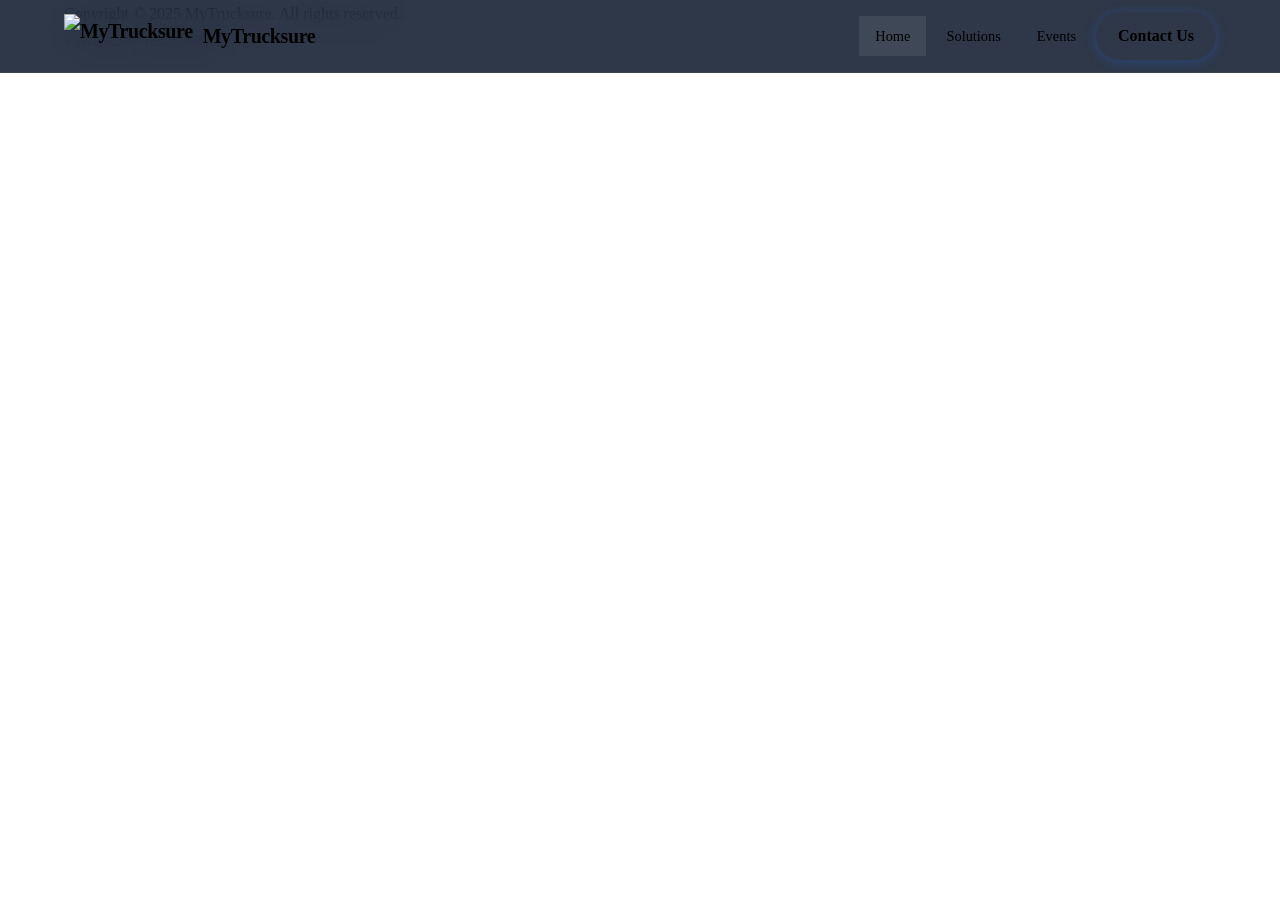
==== commit 5a356682: "Update index.html" ====
--- a/index.html
+++ b/index.html
@@ -1,1484 +1,40 @@
 <!DOCTYPE html>
 <html lang="en">
 <head>
-<meta charset="UTF-8">
-<meta name="viewport" content="width=device-width, initial-scale=1.0">
-<title>MyTrucksure - Insurance SaaS Solution</title>
-<meta name="description" content="MyTrucksure is a purpose built SaaS app for the trucking insurance market. Technology platform for insurance Carriers, MGA's, Brokers and InsureTech's.">
-<link rel="preconnect" href="https://fonts.googleapis.com">
-<link rel="preconnect" href="https://fonts.gstatic.com" crossorigin>
-<link href="https://fonts.googleapis.com/css2?family=Plus+Jakarta+Sans:wght@400;500;600;700;800&family=DM+Sans:wght@400;500;600&display=swap" rel="stylesheet">
-<style>
-/* ═══════════════ CSS VARIABLES ═══════════════ */
-:root {
-  --navy-900: #0a1628;
-  --navy-800: #0f2140;
-  --navy-700: #152d54;
-  --navy-600: #1a3a6a;
-  --blue-500: #2563eb;
-  --blue-400: #3b82f6;
-  --blue-300: #60a5fa;
-  --blue-200: #93c5fd;
-  --blue-100: #dbeafe;
-  --blue-50: #eff6ff;
-  --electric: #4f8fff;
-  --cyan: #22d3ee;
-  --slate-900: #0f172a;
-  --slate-700: #334155;
-  --slate-600: #475569;
-  --slate-500: #64748b;
-  --slate-400: #94a3b8;
-  --slate-300: #cbd5e1;
-  --slate-200: #e2e8f0;
-  --slate-100: #f1f5f9;
-  --slate-50: #f8fafc;
-  --white: #ffffff;
-  --font-display: 'Plus Jakarta Sans', sans-serif;
-  --font-body: 'DM Sans', sans-serif;
-  --shadow-sm: 0 1px 3px rgba(10,22,40,0.06);
-  --shadow-md: 0 4px 20px rgba(10,22,40,0.08);
-  --shadow-lg: 0 8px 40px rgba(10,22,40,0.12);
-  --shadow-xl: 0 20px 60px rgba(10,22,40,0.16);
-  --shadow-glow: 0 0 40px rgba(37,99,235,0.15);
-  --radius-sm: 8px;
-  --radius-md: 12px;
-  --radius-lg: 20px;
-  --radius-xl: 28px;
-}
-
-/* ═══════════════ RESET & BASE ═══════════════ */
-*, *::before, *::after { margin: 0; padding: 0; box-sizing: border-box; }
-html { scroll-behavior: smooth; }
-body {
-  font-family: var(--font-body);
-  color: var(--slate-700);
-  background: var(--white);
-  line-height: 1.7;
-  -webkit-font-smoothing: antialiased;
-  overflow-x: hidden;
-}
-a { color: inherit; text-decoration: none; }
-img { max-width: 100%; display: block; }
-h1,h2,h3,h4,h5,h6 { font-family: var(--font-display); line-height: 1.2; }
-
-/* ═══════════════ UTILITY ═══════════════ */
-.container { max-width: 1200px; margin: 0 auto; padding: 0 24px; }
-.section-pad { padding: 100px 0; }
-.sr-only { position:absolute;width:1px;height:1px;overflow:hidden;clip:rect(0,0,0,0); }
-
-/* ═══════════════ ANIMATIONS ═══════════════ */
-@keyframes fadeUp {
-  from { opacity: 0; transform: translateY(32px); }
-  to { opacity: 1; transform: translateY(0); }
-}
-@keyframes fadeIn {
-  from { opacity: 0; }
-  to { opacity: 1; }
-}
-@keyframes slideRight {
-  from { opacity: 0; transform: translateX(-40px); }
-  to { opacity: 1; transform: translateX(0); }
-}
-@keyframes pulse-glow {
-  0%, 100% { box-shadow: 0 0 20px rgba(37,99,235,0.2); }
-  50% { box-shadow: 0 0 40px rgba(37,99,235,0.4); }
-}
-@keyframes float {
-  0%, 100% { transform: translateY(0); }
-  50% { transform: translateY(-12px); }
-}
-@keyframes grain {
-  0%, 100% { transform: translate(0,0); }
-  10% { transform: translate(-5%,-10%); }
-  30% { transform: translate(3%,-15%); }
-  50% { transform: translate(12%,9%); }
-  70% { transform: translate(9%,4%); }
-  90% { transform: translate(-1%,7%); }
-}
-@keyframes shimmer {
-  0% { background-position: -200% 0; }
-  100% { background-position: 200% 0; }
-}
-@keyframes countUp {
-  from { opacity: 0; transform: translateY(10px); }
-  to { opacity: 1; transform: translateY(0); }
-}
-.reveal {
-  opacity: 0;
-  transform: translateY(32px);
-  transition: opacity 0.7s cubic-bezier(0.16,1,0.3,1), transform 0.7s cubic-bezier(0.16,1,0.3,1);
-}
-.reveal.visible {
-  opacity: 1;
-  transform: translateY(0);
-}
-
-/* ═══════════════ NAVBAR ═══════════════ */
-.navbar {
-  position: fixed; top: 0; left: 0; right: 0; z-index: 1000;
-  background: rgba(10,22,40,0.85);
-  backdrop-filter: blur(20px) saturate(180%);
-  -webkit-backdrop-filter: blur(20px) saturate(180%);
-  border-bottom: 1px solid rgba(255,255,255,0.06);
-  transition: background 0.3s, box-shadow 0.3s;
-}
-.navbar.scrolled {
-  background: rgba(10,22,40,0.95);
-  box-shadow: 0 4px 30px rgba(0,0,0,0.2);
-}
-.nav-inner {
-  max-width: 1200px; margin: 0 auto; padding: 0 24px;
-  display: flex; align-items: center; justify-content: space-between;
-  height: 72px;
-}
-.nav-logo {
-  display: flex; align-items: center; gap: 10px;
-  font-family: var(--font-display); font-weight: 800;
-  font-size: 1.25rem; color: var(--white);
-  letter-spacing: -0.02em; cursor: pointer;
-}
-.nav-logo img { height: 44px; width: auto; border-radius: 0; image-rendering: -webkit-optimize-contrast; }
-.nav-links { display: flex; align-items: center; gap: 4px; }
-.nav-link {
-  color: var(--slate-300); font-size: 0.9rem; font-weight: 500;
-  padding: 8px 16px; border-radius: var(--radius-sm);
-  transition: color 0.2s, background 0.2s;
-  cursor: pointer; position: relative;
-  font-family: var(--font-display);
-}
-.nav-link:hover, .nav-link.active { color: var(--white); background: rgba(255,255,255,0.08); }
-.nav-dropdown { position: relative; }
-.nav-dropdown .nav-link::after {
-  content: ''; display: inline-block; width: 0; height: 0;
-  border-left: 4px solid transparent; border-right: 4px solid transparent;
-  border-top: 4px solid currentColor; margin-left: 6px; vertical-align: middle;
-  transition: transform 0.2s;
-}
-.nav-dropdown:hover .nav-link::after { transform: rotate(180deg); }
-.dropdown-menu {
-  position: absolute; top: calc(100% + 8px); left: 0;
-  background: var(--navy-800); border: 1px solid rgba(255,255,255,0.08);
-  border-radius: var(--radius-md); padding: 8px;
-  min-width: 220px; opacity: 0; visibility: hidden;
-  transform: translateY(-8px);
-  transition: all 0.25s cubic-bezier(0.16,1,0.3,1);
-  box-shadow: 0 16px 48px rgba(0,0,0,0.3);
-}
-.nav-dropdown:hover .dropdown-menu { opacity: 1; visibility: visible; transform: translateY(0); }
-.dropdown-item {
-  display: block; padding: 10px 14px; border-radius: var(--radius-sm);
-  color: var(--slate-300); font-size: 0.88rem; font-weight: 500;
-  transition: all 0.15s; font-family: var(--font-display); cursor: pointer;
-}
-.dropdown-item:hover { background: rgba(255,255,255,0.06); color: var(--white); }
-.nav-cta {
-  background: linear-gradient(135deg, var(--blue-500), var(--blue-400));
-  color: var(--white) !important; padding: 10px 22px !important;
-  border-radius: 100px !important; font-weight: 600 !important;
-  box-shadow: 0 2px 12px rgba(37,99,235,0.3);
-  transition: transform 0.2s, box-shadow 0.2s !important;
-}
-.nav-cta:hover { transform: translateY(-1px); box-shadow: 0 4px 20px rgba(37,99,235,0.4); background: linear-gradient(135deg, var(--blue-500), var(--blue-400)) !important; }
-.hamburger { display: none; flex-direction: column; gap: 5px; cursor: pointer; padding: 8px; background: none; border: none; }
-.hamburger span { display: block; width: 24px; height: 2px; background: var(--white); border-radius: 2px; transition: all 0.3s; }
-.hamburger.open span:nth-child(1) { transform: rotate(45deg) translate(5px,5px); }
-.hamburger.open span:nth-child(2) { opacity: 0; }
-.hamburger.open span:nth-child(3) { transform: rotate(-45deg) translate(5px,-5px); }
-
-/* ═══════════════ PAGE SECTIONS ═══════════════ */
-.page { display: none; }
-.page.active { display: block; }
-
-/* ═══════════════ HERO — FULL-SCREEN BACKGROUND ═══════════════ */
-.hero {
-  position: relative; min-height: 100vh; display: flex; align-items: center;
-  justify-content: center; text-align: center;
-  overflow: hidden; padding-top: 72px;
-}
-/* Truck background image — covers entire viewport */
-.hero-bg {
-  position: absolute; inset: 0; z-index: 0;
-  background-image: url('[data-uri]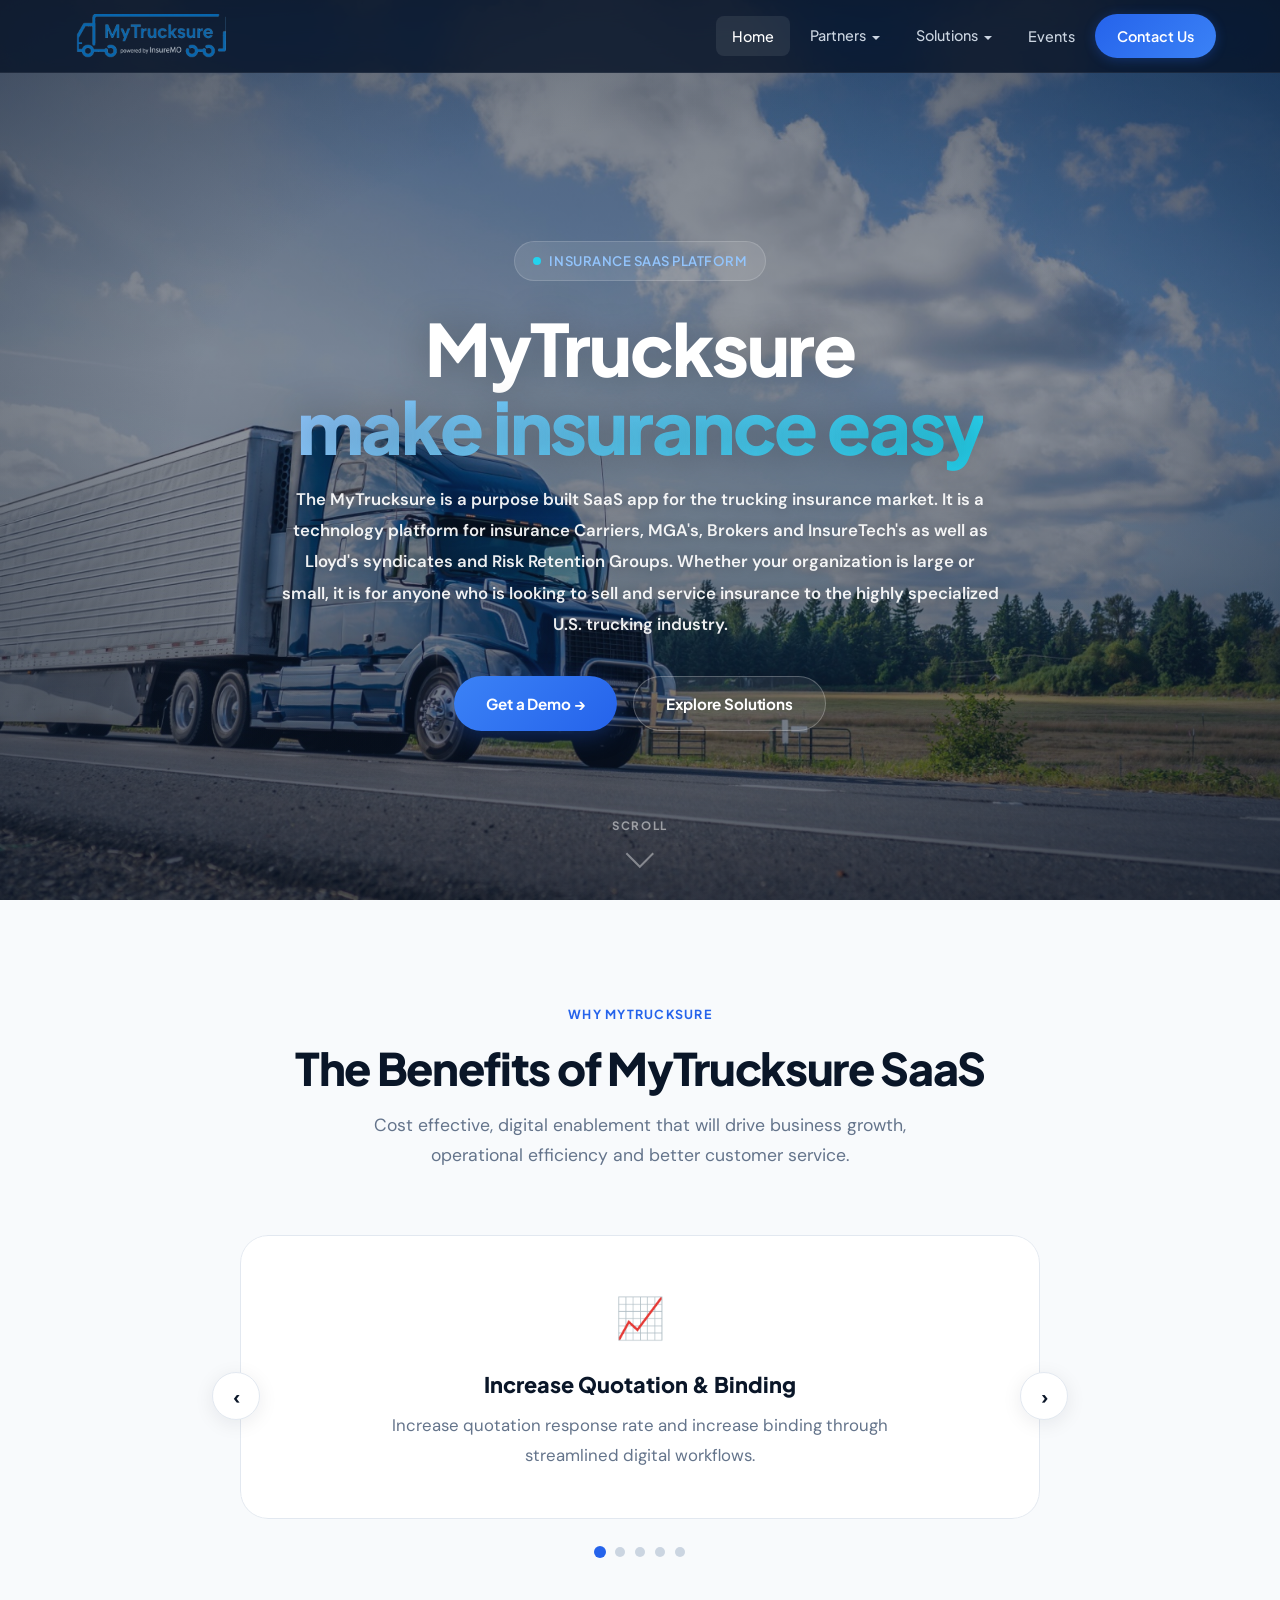
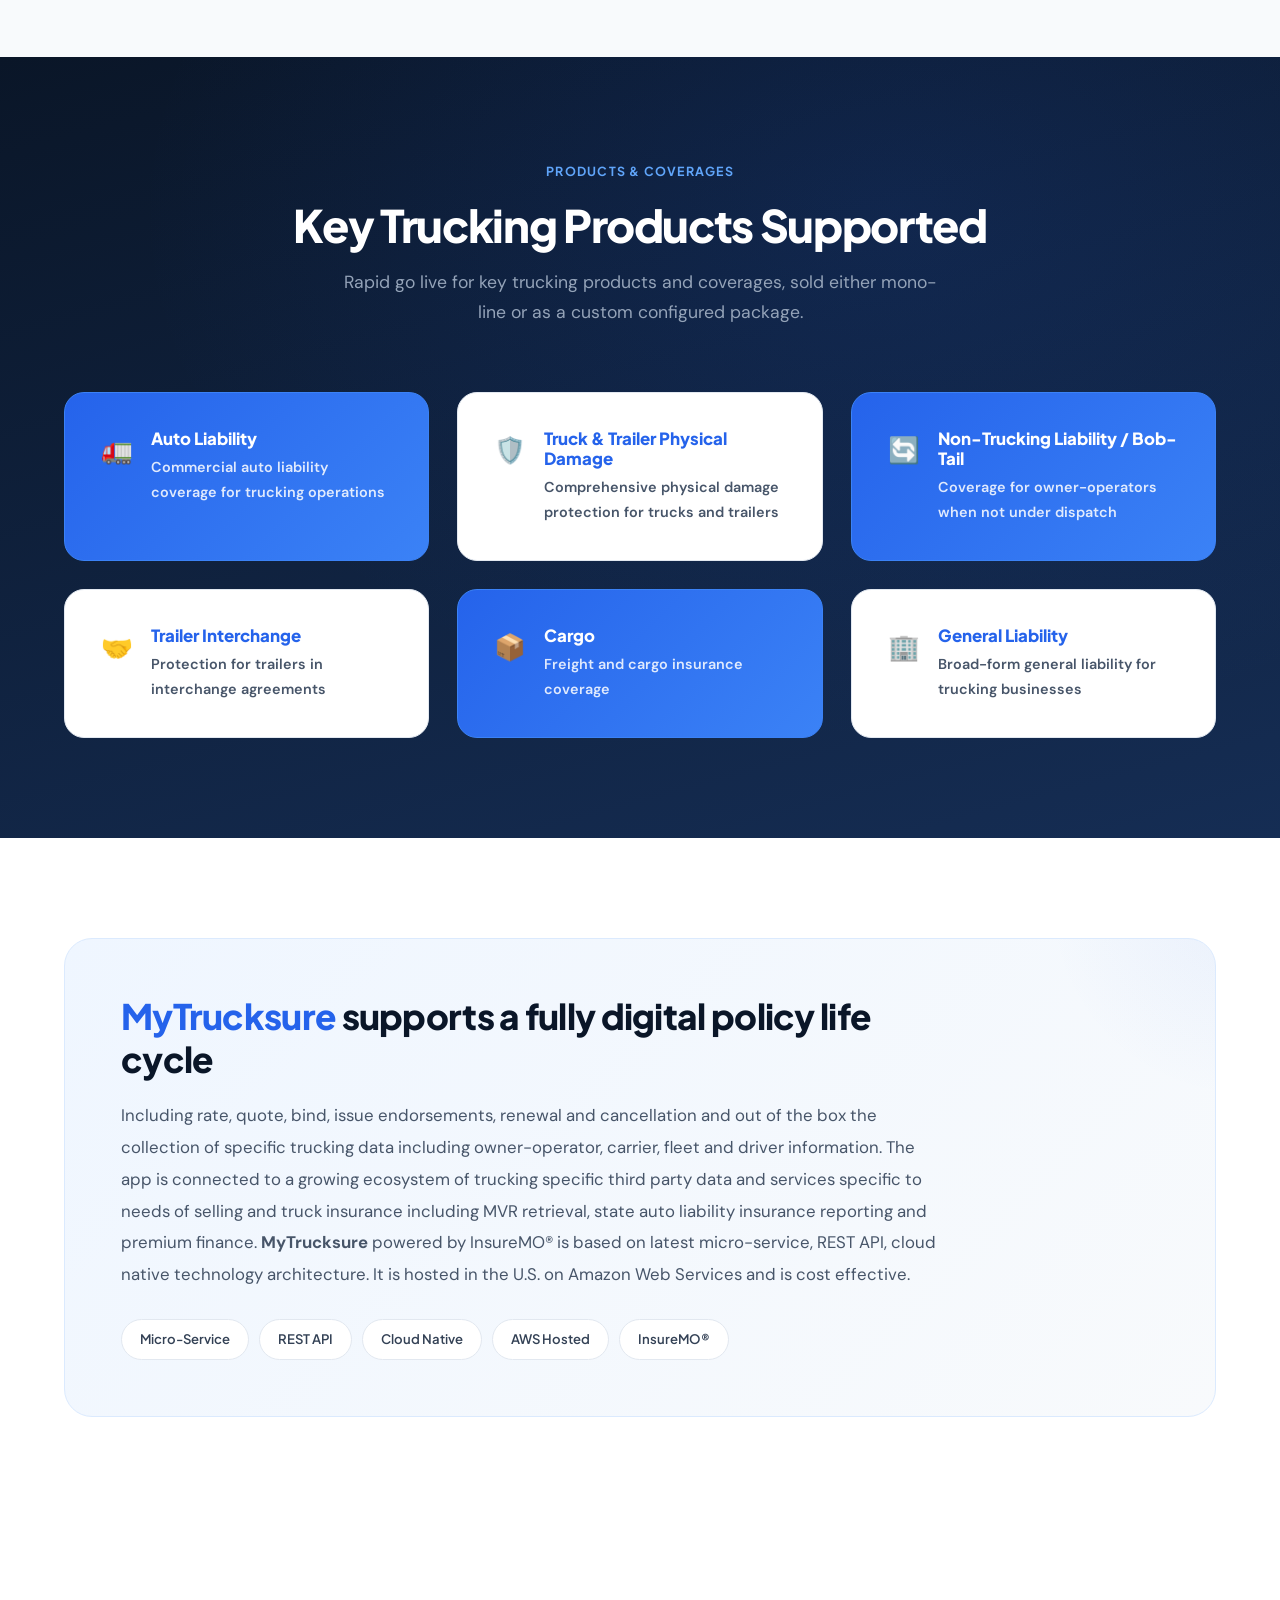
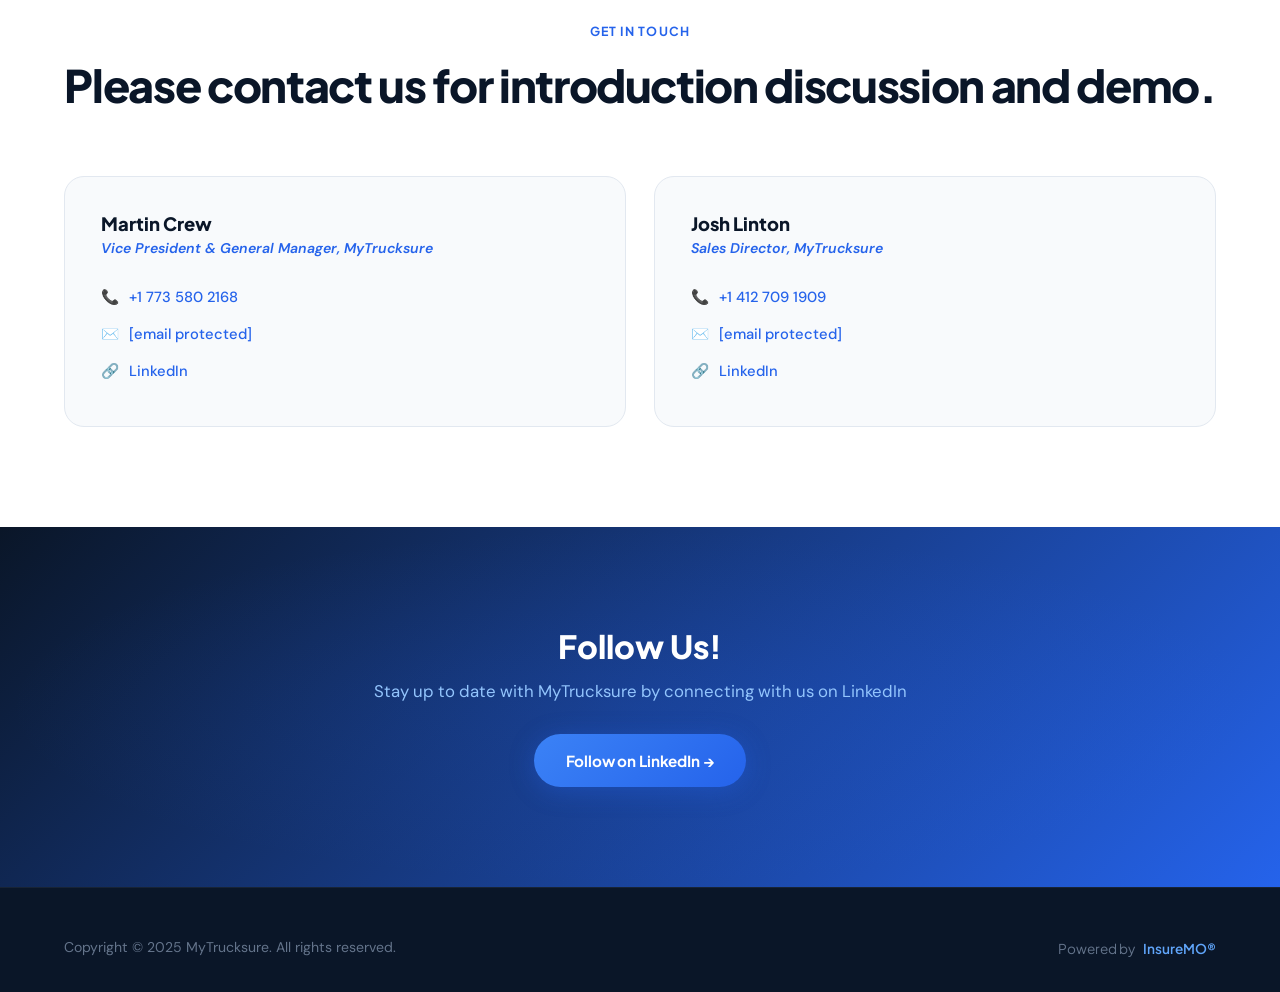
